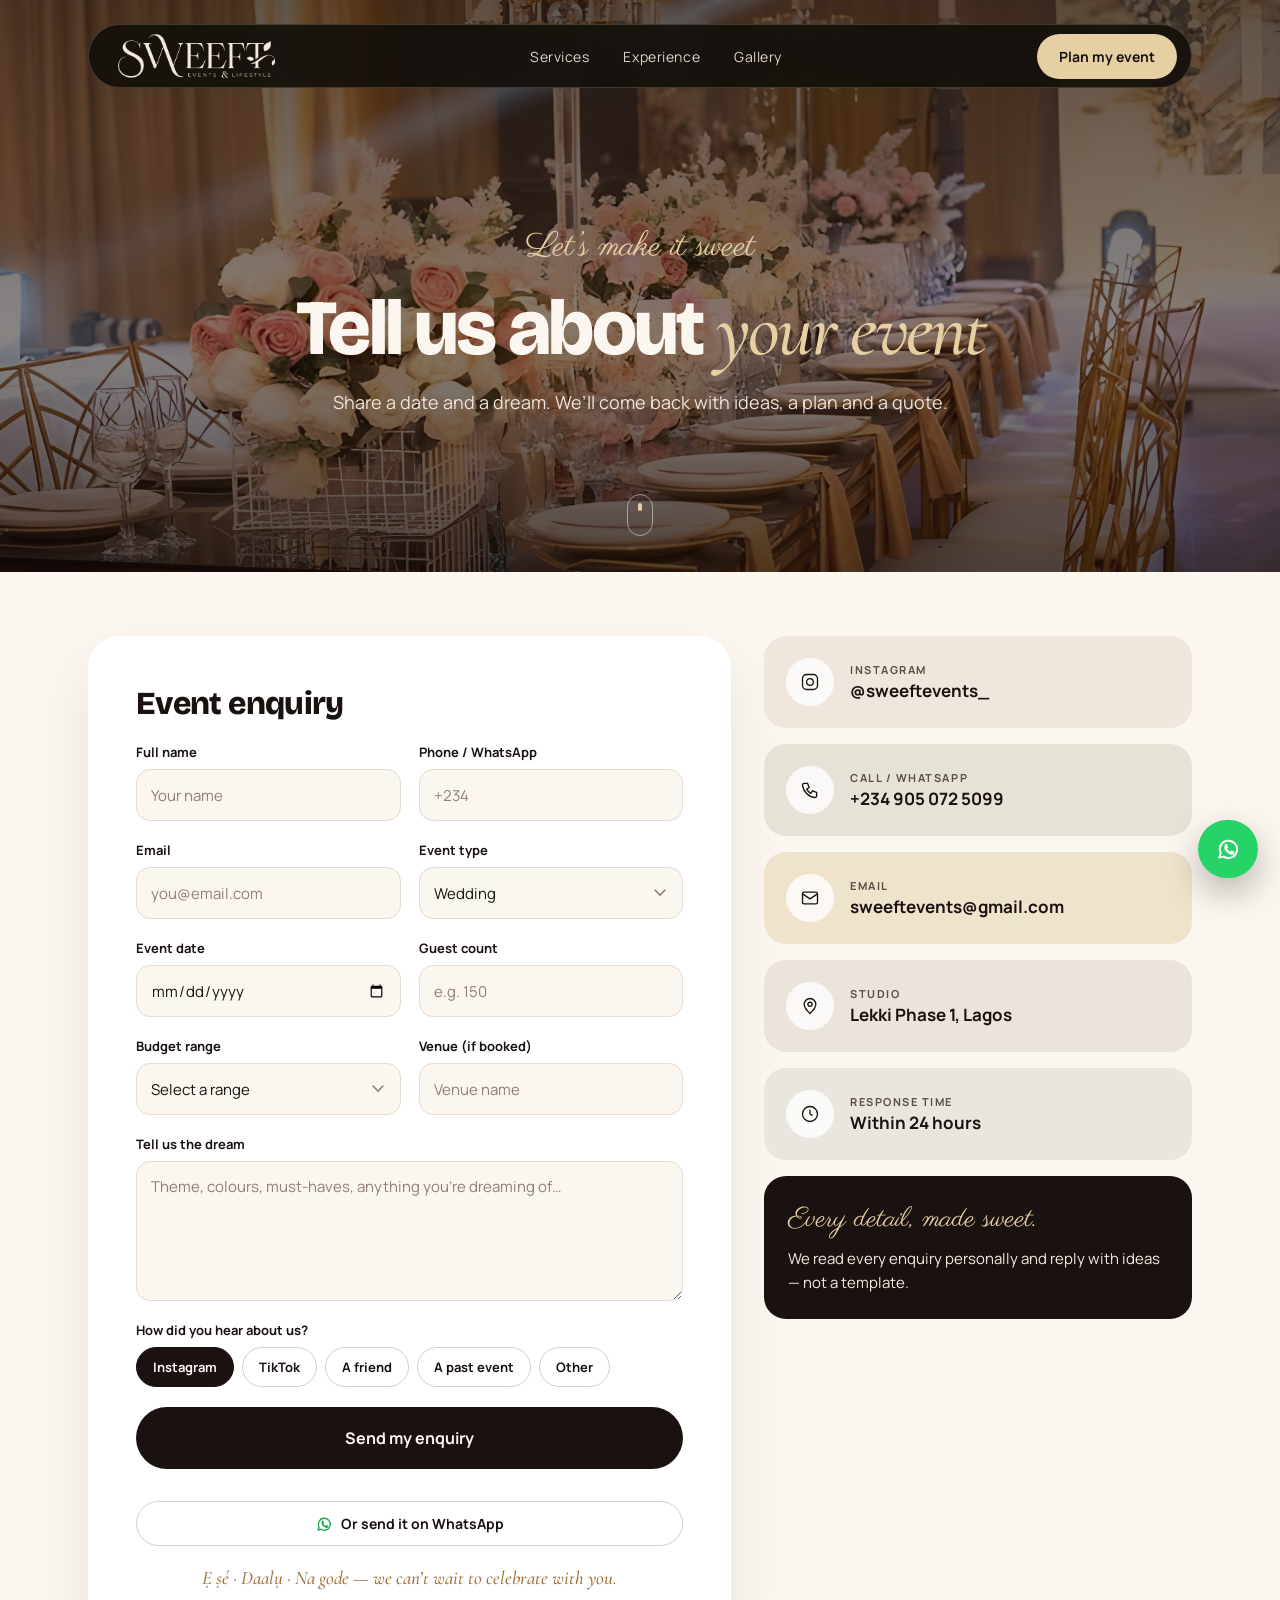
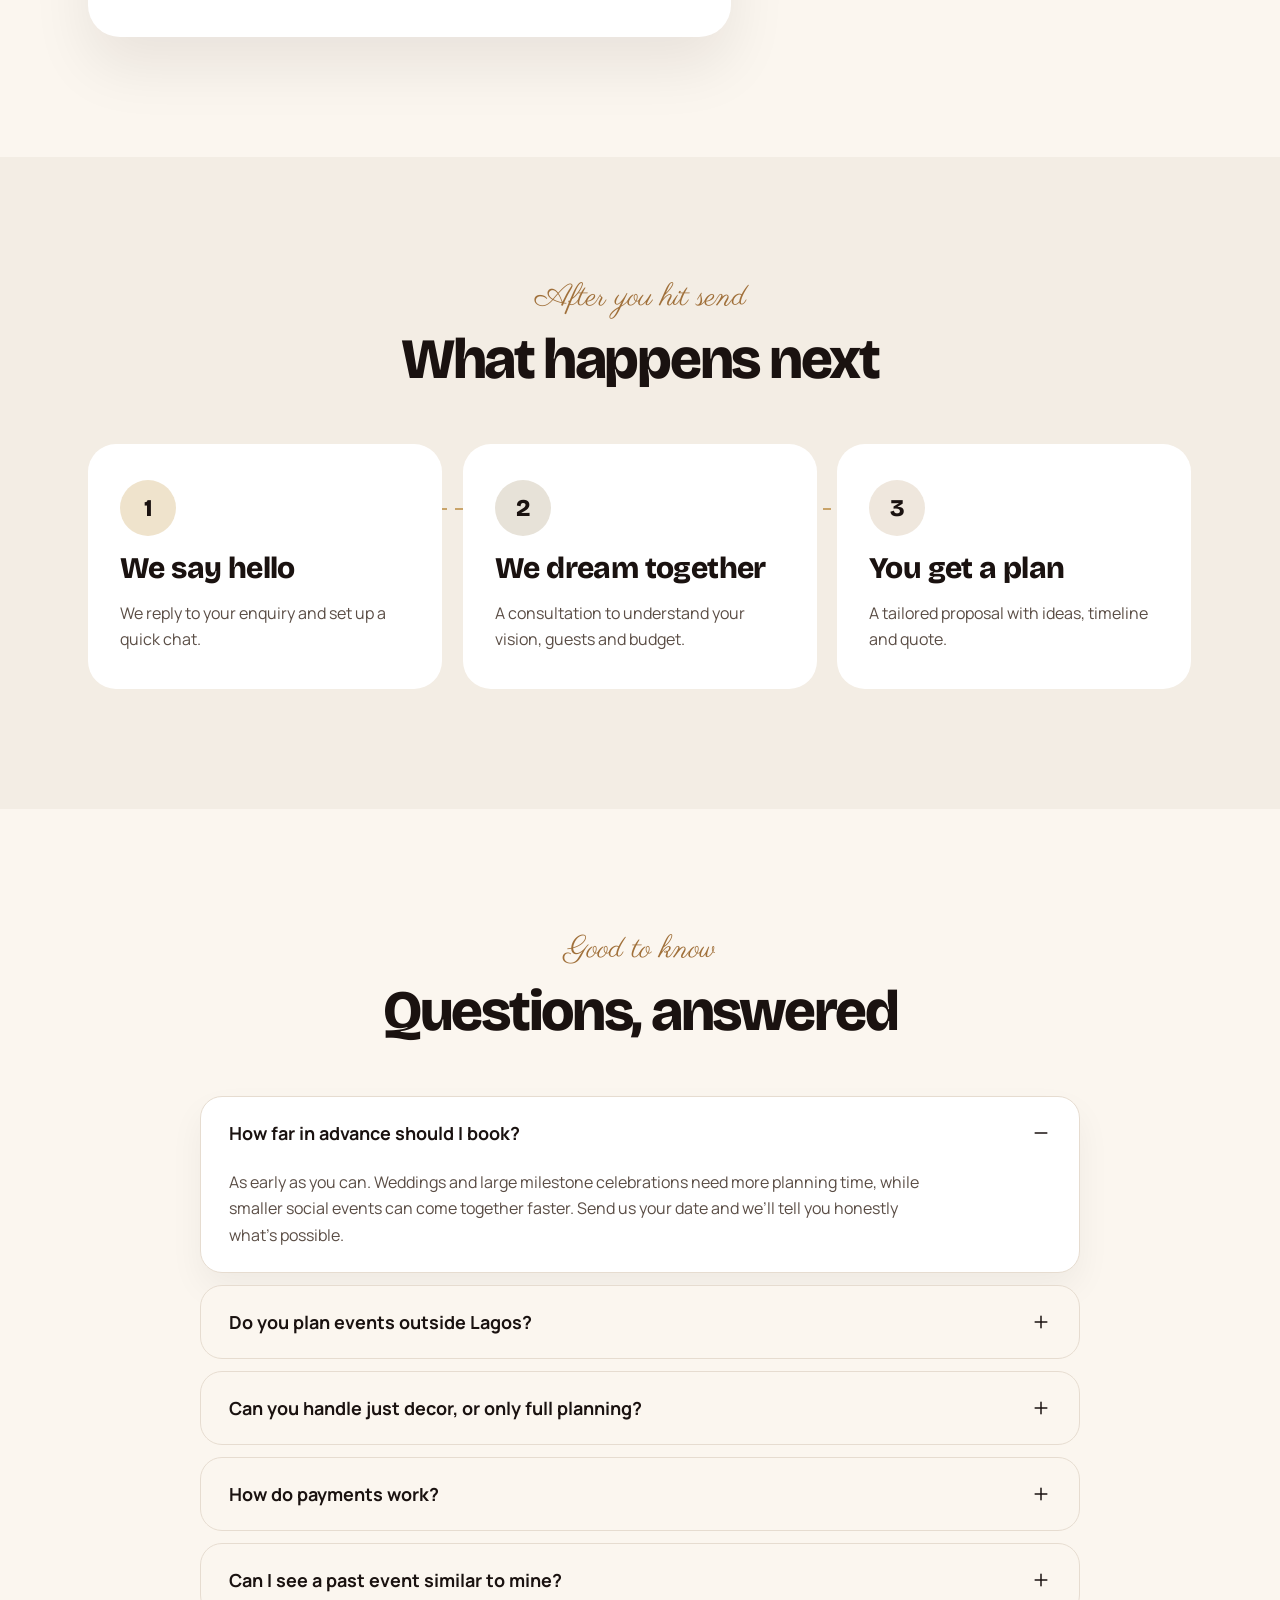
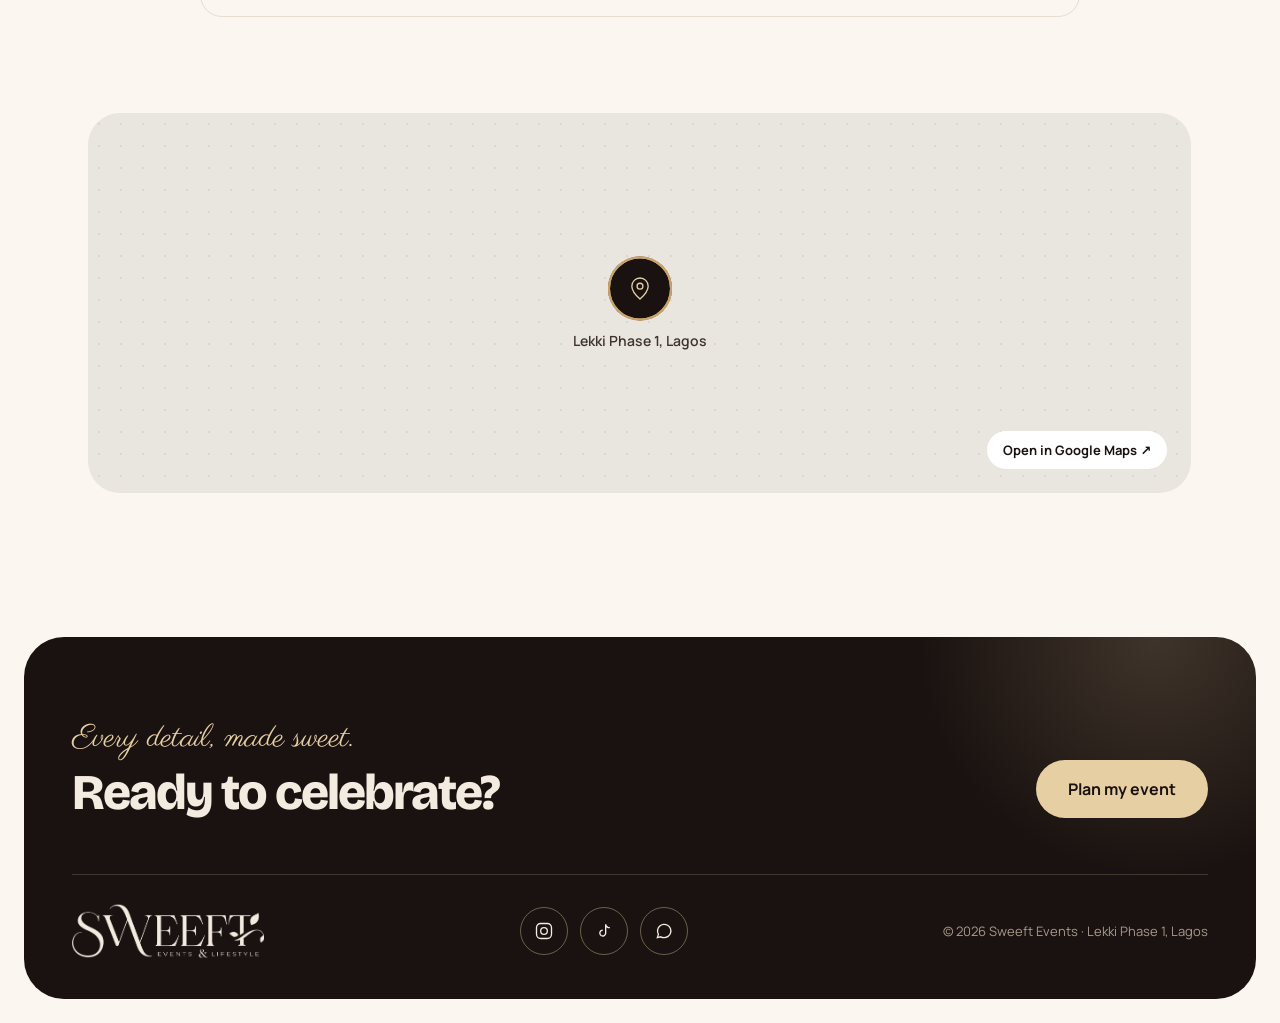
==== sweeft-events-aws/site/contact.html @ 555721bb "Sweeft Events static site + project docs" ====
<!DOCTYPE html>
<html lang="en">
<head>
  <meta charset="UTF-8" />
  <meta name="viewport" content="width=device-width, initial-scale=1" />
  <title>Contact — Sweeft Events</title>
  <meta name="description" content="Tell Sweeft Events about your event. Share a date and a dream — we’ll come back with ideas, a plan and a quote." />
  <link rel="preload" href="fonts/bricolage-grotesque-latin-standard-normal.woff2" as="font" type="font/woff2" crossorigin />
  <link rel="preload" href="fonts/manrope-latin-400-normal.woff2" as="font" type="font/woff2" crossorigin />
  <link rel="preload" href="fonts/manrope-latin-700-normal.woff2" as="font" type="font/woff2" crossorigin />
  <link rel="preload" href="fonts/cormorant-garamond-latin-500-italic.woff2" as="font" type="font/woff2" crossorigin />
  <link rel="preload" href="fonts/parisienne-latin-400-normal.woff2" as="font" type="font/woff2" crossorigin />
  <script>document.documentElement.classList.add("js")</script>
  <link rel="stylesheet" href="css/fonts.css" />
  <link rel="stylesheet" href="css/styles.css" />
  <link rel="stylesheet" href="css/inner.css" />
  <link rel="stylesheet" href="css/birthday.css" />
  <script src="js/birthday.js"></script>
</head>
<body data-page="contact">
  <div id="nav-root"></div>

  <main>
    <section class="page-hero short">
      <div class="page-hero-bg" data-parallax="-0.15"><img src="assets/hero-contact.jpg" alt="" /></div>
      <p class="script reveal">Let’s make it sweet</p>
      <h1 class="display split" data-split style="--d:.15s">Tell us about <em class="serif-i">your event</em></h1>
      <p class="sub reveal" style="--d:.5s">Share a date and a dream. We’ll come back with ideas, a plan and a quote.</p>
      <span class="scroll-cue" aria-hidden="true"></span>
    </section>

    <section class="form-info">
      <div class="wrap form-row">
        <form class="enquiry-lg reveal" data-enquiry novalidate>
          <h2>Event enquiry</h2>
          <div class="pair">
            <div class="field"><label for="c-name">Full name</label><input class="input" id="c-name" name="name" placeholder="Your name" required autocomplete="name" /></div>
            <div class="field"><label for="c-phone">Phone / WhatsApp</label><input class="input" id="c-phone" name="phone" placeholder="+234" required type="tel" autocomplete="tel" /></div>
          </div>
          <div class="pair">
            <div class="field"><label for="c-email">Email</label><input class="input" id="c-email" name="email" placeholder="you@email.com" type="email" autocomplete="email" /></div>
            <div class="field"><label for="c-type">Event type</label>
              <select class="input" id="c-type" name="type"><option>Wedding</option><option>Social event</option><option>Corporate event</option><option>Decor &amp; styling</option><option>Other</option></select>
            </div>
          </div>
          <div class="pair">
            <div class="field"><label for="c-date">Event date</label><input class="input" id="c-date" name="date" type="date" /></div>
            <div class="field"><label for="c-guests">Guest count</label><input class="input" id="c-guests" name="guests" placeholder="e.g. 150" inputmode="numeric" /></div>
          </div>
          <div class="pair">
            <div class="field"><label for="c-budget">Budget range</label>
              <select class="input" id="c-budget" name="budget">
                <option value="">Select a range</option>
                <option>Under ₦2m</option><option>₦2m – ₦5m</option><option>₦5m – ₦10m</option><option>₦10m – ₦20m</option><option>₦20m+</option><option>Not sure yet</option>
              </select>
            </div>
            <div class="field"><label for="c-venue">Venue (if booked)</label><input class="input" id="c-venue" name="venue" placeholder="Venue name" /></div>
          </div>
          <div class="field"><label for="c-dream">Tell us the dream</label><textarea class="input" id="c-dream" name="dream" placeholder="Theme, colours, must-haves, anything you’re dreaming of…"></textarea></div>
          <div class="field">
            <span class="label">How did you hear about us?</span>
            <div class="chips">
              <button type="button" class="is-active">Instagram</button><button type="button">TikTok</button><button type="button">A friend</button><button type="button">A past event</button><button type="button">Other</button>
            </div>
            <input type="hidden" name="heard" value="Instagram" />
          </div>
          <button class="btn btn-dark btn-block" type="submit">Send my enquiry</button>
          <p class="thanks serif-i">Ẹ ṣé · Daalụ · Na gode — we can’t wait to celebrate with you.</p>
        </form>

        <aside class="side">
          <a class="side-card reveal-r" style="background:var(--card-a);--d:.05s" href="https://www.instagram.com/sweeftevents_/" target="_blank" rel="noopener"><span class="side-ico"><img src="assets/c-ig.svg" alt="" /></span><span><small>INSTAGRAM</small><b>@sweeftevents_</b></span></a>
          <a class="side-card reveal-r" style="background:var(--card-e);--d:.12s" href="https://wa.me/2349050725099" target="_blank" rel="noopener"><span class="side-ico"><img src="assets/c-phone.svg" alt="" /></span><span><small>CALL / WHATSAPP</small><b>+234 905 072 5099</b></span></a>
          <a class="side-card reveal-r" style="background:var(--card-b);--d:.19s" href="mailto:sweeftevents@gmail.com"><span class="side-ico"><img src="assets/c-mail.svg" alt="" /></span><span><small>EMAIL</small><b>sweeftevents@gmail.com</b></span></a>
          <a class="side-card reveal-r" style="background:var(--card-d);--d:.26s" href="https://maps.google.com/?q=Lekki+Phase+1+Lagos" target="_blank" rel="noopener"><span class="side-ico"><img src="assets/c-pin.svg" alt="" /></span><span><small>STUDIO</small><b>Lekki Phase 1, Lagos</b></span></a>
          <div class="side-card reveal-r" style="background:var(--card-c);--d:.33s"><span class="side-ico"><img src="assets/c-clock.svg" alt="" /></span><span><small>RESPONSE TIME</small><b>Within 24 hours</b></span></div>
          <div class="sweet-note reveal-r" style="--d:.4s"><p class="script">Every detail, made sweet.</p><p>We read every enquiry personally and reply with ideas — not a template.</p></div>
        </aside>
      </div>
    </section>

    <section class="block next">
      <div class="sec-head">
        <p class="script reveal">After you hit send</p>
        <h2 class="display sec-title split" data-split>What happens next</h2>
      </div>
      <div class="wrap next-grid">
        <span class="next-line rv" aria-hidden="true"></span>
        <article class="ncard reveal"><span class="nnum" style="background:var(--card-b)">1</span><h3>We say hello</h3><p>We reply to your enquiry and set up a quick chat.</p></article>
        <article class="ncard reveal" style="--d:.15s"><span class="nnum" style="background:var(--card-e)">2</span><h3>We dream together</h3><p>A consultation to understand your vision, guests and budget.</p></article>
        <article class="ncard reveal" style="--d:.3s"><span class="nnum" style="background:var(--card-a)">3</span><h3>You get a plan</h3><p>A tailored proposal with ideas, timeline and quote.</p></article>
      </div>
    </section>

    <section class="block faq">
      <div class="sec-head">
        <p class="script reveal">Good to know</p>
        <h2 class="display sec-title split" data-split>Questions, answered</h2>
      </div>
      <div class="faq-list" data-faq>
        <div class="faq-item is-open reveal">
          <button class="faq-q" aria-expanded="true">How far in advance should I book?<span class="ic"><img class="plus" src="assets/faq-plus.svg" alt="" /><img class="minus" src="assets/faq-minus.svg" alt="" /></span></button>
          <div class="faq-a"><p>As early as you can. Weddings and large milestone celebrations need more planning time, while smaller social events can come together faster. Send us your date and we’ll tell you honestly what’s possible.</p></div>
        </div>
        <div class="faq-item reveal" style="--d:.06s">
          <button class="faq-q" aria-expanded="false">Do you plan events outside Lagos?<span class="ic"><img class="plus" src="assets/faq-plus.svg" alt="" /><img class="minus" src="assets/faq-minus.svg" alt="" /></span></button>
          <div class="faq-a"><p>We’re based in Lekki, Lagos, and we love a road trip. Tell us where your event is and we’ll talk through travel, logistics and what it takes to bring the Sweeft team to you.</p></div>
        </div>
        <div class="faq-item reveal" style="--d:.12s">
          <button class="faq-q" aria-expanded="false">Can you handle just decor, or only full planning?<span class="ic"><img class="plus" src="assets/faq-plus.svg" alt="" /><img class="minus" src="assets/faq-minus.svg" alt="" /></span></button>
          <div class="faq-a"><p>Both. Some clients want us end to end; others just need décor and styling, or day-of coordination. We’ll shape the package around what you actually need.</p></div>
        </div>
        <div class="faq-item reveal" style="--d:.18s">
          <button class="faq-q" aria-expanded="false">How do payments work?<span class="ic"><img class="plus" src="assets/faq-plus.svg" alt="" /><img class="minus" src="assets/faq-minus.svg" alt="" /></span></button>
          <div class="faq-a"><p>Your proposal comes with a clear quote and payment schedule — typically a deposit to secure your date, with the balance due before the event. Everything is agreed in writing up front, with no surprises.</p></div>
        </div>
        <div class="faq-item reveal" style="--d:.24s">
          <button class="faq-q" aria-expanded="false">Can I see a past event similar to mine?<span class="ic"><img class="plus" src="assets/faq-plus.svg" alt="" /><img class="minus" src="assets/faq-minus.svg" alt="" /></span></button>
          <div class="faq-a"><p>Of course. Browse our <a href="gallery.html" style="text-decoration:underline">gallery</a> and <a href="https://www.instagram.com/sweeftevents_/" target="_blank" rel="noopener" style="text-decoration:underline">Instagram</a>, or ask during your consultation and we’ll share examples closest to what you’re planning.</p></div>
        </div>
      </div>
    </section>

    <section class="wrap map-wrap">
      <a class="map reveal-scale" href="https://maps.google.com/?q=Lekki+Phase+1+Lagos" target="_blank" rel="noopener" aria-label="Open Lekki Phase 1, Lagos in Google Maps">
        <span class="map-pin"><span class="map-dot"><img src="assets/map-pin.svg" alt="" /></span><span>Lekki Phase 1, Lagos</span></span>
        <span class="map-open">Open in Google Maps ↗</span>
      </a>
    </section>
  </main>

  <div id="footer-root"></div>
  <script src="js/lenis.min.js"></script>
  <script src="js/config.js"></script>
  <script src="js/main.js"></script>
</body>
</html>
---- sweeft-events-aws/site/css/fonts.css ----
/* Self-hosted fonts (Fontsource, SIL Open Font License) */
/* manrope-vietnamese-400-normal */
@font-face {
  font-family: 'Manrope';
  font-style: normal;
  font-display: swap;
  font-weight: 400;
  src: url(../fonts/manrope-vietnamese-400-normal.woff2) format('woff2');
  unicode-range: U+0102-0103,U+0110-0111,U+0128-0129,U+0168-0169,U+01A0-01A1,U+01AF-01B0,U+0300-0301,U+0303-0304,U+0308-0309,U+0323,U+0329,U+1EA0-1EF9,U+20AB;
}

/* manrope-latin-ext-400-normal */
@font-face {
  font-family: 'Manrope';
  font-style: normal;
  font-display: swap;
  font-weight: 400;
  src: url(../fonts/manrope-latin-ext-400-normal.woff2) format('woff2');
  unicode-range: U+0100-02BA,U+02BD-02C5,U+02C7-02CC,U+02CE-02D7,U+02DD-02FF,U+0304,U+0308,U+0329,U+1D00-1DBF,U+1E00-1E9F,U+1EF2-1EFF,U+2020,U+20A0-20AB,U+20AD-20C0,U+2113,U+2C60-2C7F,U+A720-A7FF;
}

/* manrope-latin-400-normal */
@font-face {
  font-family: 'Manrope';
  font-style: normal;
  font-display: swap;
  font-weight: 400;
  src: url(../fonts/manrope-latin-400-normal.woff2) format('woff2');
  unicode-range: U+0000-00FF,U+0131,U+0152-0153,U+02BB-02BC,U+02C6,U+02DA,U+02DC,U+0304,U+0308,U+0329,U+2000-206F,U+20AC,U+2122,U+2191,U+2193,U+2212,U+2215,U+FEFF,U+FFFD;
}

/* manrope-vietnamese-600-normal */
@font-face {
  font-family: 'Manrope';
  font-style: normal;
  font-display: swap;
  font-weight: 600;
  src: url(../fonts/manrope-vietnamese-600-normal.woff2) format('woff2');
  unicode-range: U+0102-0103,U+0110-0111,U+0128-0129,U+0168-0169,U+01A0-01A1,U+01AF-01B0,U+0300-0301,U+0303-0304,U+0308-0309,U+0323,U+0329,U+1EA0-1EF9,U+20AB;
}

/* manrope-latin-ext-600-normal */
@font-face {
  font-family: 'Manrope';
  font-style: normal;
  font-display: swap;
  font-weight: 600;
  src: url(../fonts/manrope-latin-ext-600-normal.woff2) format('woff2');
  unicode-range: U+0100-02BA,U+02BD-02C5,U+02C7-02CC,U+02CE-02D7,U+02DD-02FF,U+0304,U+0308,U+0329,U+1D00-1DBF,U+1E00-1E9F,U+1EF2-1EFF,U+2020,U+20A0-20AB,U+20AD-20C0,U+2113,U+2C60-2C7F,U+A720-A7FF;
}

/* manrope-latin-600-normal */
@font-face {
  font-family: 'Manrope';
  font-style: normal;
  font-display: swap;
  font-weight: 600;
  src: url(../fonts/manrope-latin-600-normal.woff2) format('woff2');
  unicode-range: U+0000-00FF,U+0131,U+0152-0153,U+02BB-02BC,U+02C6,U+02DA,U+02DC,U+0304,U+0308,U+0329,U+2000-206F,U+20AC,U+2122,U+2191,U+2193,U+2212,U+2215,U+FEFF,U+FFFD;
}

/* manrope-vietnamese-700-normal */
@font-face {
  font-family: 'Manrope';
  font-style: normal;
  font-display: swap;
  font-weight: 700;
  src: url(../fonts/manrope-vietnamese-700-normal.woff2) format('woff2');
  unicode-range: U+0102-0103,U+0110-0111,U+0128-0129,U+0168-0169,U+01A0-01A1,U+01AF-01B0,U+0300-0301,U+0303-0304,U+0308-0309,U+0323,U+0329,U+1EA0-1EF9,U+20AB;
}

/* manrope-latin-ext-700-normal */
@font-face {
  font-family: 'Manrope';
  font-style: normal;
  font-display: swap;
  font-weight: 700;
  src: url(../fonts/manrope-latin-ext-700-normal.woff2) format('woff2');
  unicode-range: U+0100-02BA,U+02BD-02C5,U+02C7-02CC,U+02CE-02D7,U+02DD-02FF,U+0304,U+0308,U+0329,U+1D00-1DBF,U+1E00-1E9F,U+1EF2-1EFF,U+2020,U+20A0-20AB,U+20AD-20C0,U+2113,U+2C60-2C7F,U+A720-A7FF;
}

/* manrope-latin-700-normal */
@font-face {
  font-family: 'Manrope';
  font-style: normal;
  font-display: swap;
  font-weight: 700;
  src: url(../fonts/manrope-latin-700-normal.woff2) format('woff2');
  unicode-range: U+0000-00FF,U+0131,U+0152-0153,U+02BB-02BC,U+02C6,U+02DA,U+02DC,U+0304,U+0308,U+0329,U+2000-206F,U+20AC,U+2122,U+2191,U+2193,U+2212,U+2215,U+FEFF,U+FFFD;
}

/* parisienne-latin-ext-400-normal */
@font-face {
  font-family: 'Parisienne';
  font-style: normal;
  font-display: swap;
  font-weight: 400;
  src: url(../fonts/parisienne-latin-ext-400-normal.woff2) format('woff2');
  unicode-range: U+0100-02BA,U+02BD-02C5,U+02C7-02CC,U+02CE-02D7,U+02DD-02FF,U+0304,U+0308,U+0329,U+1D00-1DBF,U+1E00-1E9F,U+1EF2-1EFF,U+2020,U+20A0-20AB,U+20AD-20C0,U+2113,U+2C60-2C7F,U+A720-A7FF;
}

/* parisienne-latin-400-normal */
@font-face {
  font-family: 'Parisienne';
  font-style: normal;
  font-display: swap;
  font-weight: 400;
  src: url(../fonts/parisienne-latin-400-normal.woff2) format('woff2');
  unicode-range: U+0000-00FF,U+0131,U+0152-0153,U+02BB-02BC,U+02C6,U+02DA,U+02DC,U+0304,U+0308,U+0329,U+2000-206F,U+20AC,U+2122,U+2191,U+2193,U+2212,U+2215,U+FEFF,U+FFFD;
}

/* cormorant-garamond-vietnamese-500-italic */
@font-face {
  font-family: 'Cormorant Garamond';
  font-style: italic;
  font-display: swap;
  font-weight: 500;
  src: url(../fonts/cormorant-garamond-vietnamese-500-italic.woff2) format('woff2');
  unicode-range: U+0102-0103,U+0110-0111,U+0128-0129,U+0168-0169,U+01A0-01A1,U+01AF-01B0,U+0300-0301,U+0303-0304,U+0308-0309,U+0323,U+0329,U+1EA0-1EF9,U+20AB;
}

/* cormorant-garamond-latin-ext-500-italic */
@font-face {
  font-family: 'Cormorant Garamond';
  font-style: italic;
  font-display: swap;
  font-weight: 500;
  src: url(../fonts/cormorant-garamond-latin-ext-500-italic.woff2) format('woff2');
  unicode-range: U+0100-02BA,U+02BD-02C5,U+02C7-02CC,U+02CE-02D7,U+02DD-02FF,U+0304,U+0308,U+0329,U+1D00-1DBF,U+1E00-1E9F,U+1EF2-1EFF,U+2020,U+20A0-20AB,U+20AD-20C0,U+2113,U+2C60-2C7F,U+A720-A7FF;
}

/* cormorant-garamond-latin-500-italic */
@font-face {
  font-family: 'Cormorant Garamond';
  font-style: italic;
  font-display: swap;
  font-weight: 500;
  src: url(../fonts/cormorant-garamond-latin-500-italic.woff2) format('woff2');
  unicode-range: U+0000-00FF,U+0131,U+0152-0153,U+02BB-02BC,U+02C6,U+02DA,U+02DC,U+0304,U+0308,U+0329,U+2000-206F,U+20AC,U+2122,U+2191,U+2193,U+2212,U+2215,U+FEFF,U+FFFD;
}

/* bricolage-grotesque-vietnamese-standard-normal */
@font-face {
  font-family: 'Bricolage Grotesque';
  font-style: normal;
  font-display: swap;
  font-weight: 200 800;
  font-stretch: 75% 100%;
  src: url(../fonts/bricolage-grotesque-vietnamese-standard-normal.woff2) format('woff2-variations');
  unicode-range: U+0102-0103,U+0110-0111,U+0128-0129,U+0168-0169,U+01A0-01A1,U+01AF-01B0,U+0300-0301,U+0303-0304,U+0308-0309,U+0323,U+0329,U+1EA0-1EF9,U+20AB;
}

/* bricolage-grotesque-latin-ext-standard-normal */
@font-face {
  font-family: 'Bricolage Grotesque';
  font-style: normal;
  font-display: swap;
  font-weight: 200 800;
  font-stretch: 75% 100%;
  src: url(../fonts/bricolage-grotesque-latin-ext-standard-normal.woff2) format('woff2-variations');
  unicode-range: U+0100-02BA,U+02BD-02C5,U+02C7-02CC,U+02CE-02D7,U+02DD-02FF,U+0304,U+0308,U+0329,U+1D00-1DBF,U+1E00-1E9F,U+1EF2-1EFF,U+2020,U+20A0-20AB,U+20AD-20C0,U+2113,U+2C60-2C7F,U+A720-A7FF;
}

/* bricolage-grotesque-latin-standard-normal */
@font-face {
  font-family: 'Bricolage Grotesque';
  font-style: normal;
  font-display: swap;
  font-weight: 200 800;
  font-stretch: 75% 100%;
  src: url(../fonts/bricolage-grotesque-latin-standard-normal.woff2) format('woff2-variations');
  unicode-range: U+0000-00FF,U+0131,U+0152-0153,U+02BB-02BC,U+02C6,U+02DA,U+02DC,U+0304,U+0308,U+0329,U+2000-206F,U+20AC,U+2122,U+2191,U+2193,U+2212,U+2215,U+FEFF,U+FFFD;
}
---- sweeft-events-aws/site/css/styles.css ----
/* =========================================================
   Sweeft Events — shared styles
   Built from Figma "Tech-Consultant" › Page 5
   ========================================================= */

:root {
  --ink: #1a1210;
  --ink-2: #2a201b;
  --ink-3: #3e332d;
  --muted: #5a4d45;
  --muted-2: #7a6a5e;
  --muted-3: #8f8076;
  --gold: #a0703a;
  --gold-2: #c9a46a;
  --sand: #e6cfa3;
  --cream: #fbf6ef;
  --cream-2: #f3ede4;
  --cream-3: #f3eae0;
  --line: #e6dcd0;
  --line-2: #d8ccbf;
  --card-a: #efe7dd;
  --card-b: #efe3cc;
  --card-c: #e9e5df;
  --card-d: #eae4dc;
  --card-e: #e7e2d8;
  --card-f: #ede1d2;

  --f-display: "Bricolage Grotesque", system-ui, sans-serif;
  --f-body: "Manrope", system-ui, sans-serif;
  --f-serif: "Cormorant Garamond", Georgia, serif;
  --f-script: "Parisienne", cursive;

  --wrap: 1240px;
  --pad: clamp(20px, 6.9vw, 100px);
  --ease: cubic-bezier(.22, 1, .36, 1);
  --ease-spring: cubic-bezier(.34, 1.56, .64, 1);
}

*, *::before, *::after { box-sizing: border-box; }
html { scroll-behavior: smooth; }
html.lenis, html.lenis body { height: auto; scroll-behavior: auto; }
.lenis.lenis-stopped { overflow: clip; }
.lenis.lenis-smooth iframe { pointer-events: none; }
body {
  margin: 0;
  background: var(--cream);
  color: var(--ink);
  font-family: var(--f-body);
  -webkit-font-smoothing: antialiased;
  overflow-x: hidden;
}
img, video { display: block; max-width: 100%; }
a { color: inherit; text-decoration: none; }
button { font: inherit; color: inherit; background: none; border: 0; cursor: pointer; }
p { margin: 0; }
h1, h2, h3, h4 { margin: 0; font-weight: inherit; }

.wrap { width: min(var(--wrap), 100% - 2 * var(--pad)); margin-inline: auto; }
.display { font-family: var(--f-display); font-weight: 800; font-optical-sizing: auto; }
.script { font-family: var(--f-script); color: var(--gold); font-weight: 400; }
.serif-i { font-family: var(--f-serif); font-style: italic; font-weight: 500; }
.gold { color: var(--gold); }

/* Photos: warm placeholder while loading / if missing */
.ph { background: linear-gradient(135deg, #e9dccb, #d9c4a8); overflow: hidden; position: relative; }
.ph > img { width: 100%; height: 100%; object-fit: cover; transition: opacity .8s ease, transform 1.2s var(--ease); }
.ph > img.is-loading { opacity: 0; }

/* ---------- Section headings ---------- */
.sec-head { display: flex; flex-direction: column; align-items: center; text-align: center; gap: 12px; }
.sec-head .script { font-size: clamp(26px, 2.4vw, 34px); }
.sec-title { font-size: clamp(38px, 4.45vw, 64px); line-height: 1; letter-spacing: -0.04em; }

/* ---------- Buttons ---------- */
.btn {
  display: inline-flex; align-items: center; justify-content: center; gap: 10px;
  padding: 16px 28px; border-radius: 999px; font-weight: 700; font-size: 16px;
  white-space: nowrap; position: relative; overflow: hidden; isolation: isolate;
  transition: transform .4s var(--ease), box-shadow .4s var(--ease), background-color .3s, color .3s;
}
.btn::after {
  content: ""; position: absolute; inset: 0; z-index: -1; border-radius: inherit;
  transform: translateY(101%); transition: transform .45s var(--ease);
}
.btn:hover { transform: translateY(-2px); }
.btn:hover::after { transform: translateY(0); }
.btn:active { transform: translateY(0) scale(.98); }
.btn-dark { background: var(--ink); color: var(--cream); }
.btn-dark::after { background: var(--gold); }
.btn-dark:hover { box-shadow: 0 14px 30px rgba(26,18,16,.22); }
.btn-outline { border: 1.5px solid var(--ink); color: var(--ink); }
.btn-outline::after { background: var(--ink); }
.btn-outline:hover { color: var(--cream); }
.btn-sand { background: var(--sand); color: var(--ink); }
.btn-sand::after { background: var(--cream); }
.btn-block { width: 100%; padding: 18px 24px; font-size: 15px; }
.btn svg { width: 18px; height: 18px; flex: none; }

/* ---------- Nav ---------- */
.nav-shell {
  position: fixed; inset: 24px 0 auto; z-index: 50; pointer-events: none;
  transform: translate3d(0,0,0); will-change: transform; transition: transform .6s var(--ease);
}
.nav-shell.is-scrolled { transform: translate3d(0,-10px,0); }
.nav {
  pointer-events: auto; height: 64px; display: flex; align-items: center; justify-content: space-between;
  padding: 10px 14px 10px 28px; border-radius: 999px;
  background: rgba(20,16,13,.92); border: 1px solid rgba(230,207,163,.22);
  backdrop-filter: blur(14px); -webkit-backdrop-filter: blur(14px);
  box-shadow: 0 10px 40px rgba(26,18,16,.0); transition: box-shadow .4s;
}
.nav-shell.is-scrolled .nav { box-shadow: 0 14px 40px rgba(26,18,16,.25); }
.nav-logo { width: 158px; height: 46px; flex: none; display: block; }
.logo { display: block; width: 100%; height: 100%; object-fit: contain; }
.nav-links { display: flex; gap: 34px; font-size: 14px; letter-spacing: .04em; color: var(--cream-3); }
.nav-links a { position: relative; padding: 6px 0; opacity: .9; transition: opacity .3s, color .3s; }
.nav-links a::after {
  content: ""; position: absolute; left: 0; right: 0; bottom: 0; height: 1px; background: var(--sand);
  transform: scaleX(0); transform-origin: right; transition: transform .45s var(--ease);
}
.nav-links a:hover, .nav-links a.is-active { opacity: 1; color: var(--sand); }
.nav-links a:hover::after, .nav-links a.is-active::after { transform: scaleX(1); transform-origin: left; }
.nav-right { display: flex; align-items: center; gap: 14px; }
.nav .btn { padding: 13px 22px; font-size: 14px; }
.nav-burger { display: none; width: 44px; height: 44px; border-radius: 50%; background: var(--sand); place-items: center; }
.nav-burger span { display: block; width: 18px; height: 2px; background: var(--ink); position: relative; transition: transform .3s; }
.nav-burger span::before, .nav-burger span::after {
  content: ""; position: absolute; left: 0; width: 18px; height: 2px; background: var(--ink); transition: transform .3s, top .3s;
}
.nav-burger span::before { top: -6px; }
.nav-burger span::after { top: 6px; }
.nav-open .nav-burger span { background: transparent; }
.nav-open .nav-burger span::before { top: 0; transform: rotate(45deg); }
.nav-open .nav-burger span::after { top: 0; transform: rotate(-45deg); }

.mobile-menu {
  position: fixed; inset: 0; z-index: 45; background: var(--ink); color: var(--cream-3);
  display: flex; flex-direction: column; justify-content: center; gap: 18px; padding: 120px 32px 40px;
  clip-path: circle(0% at calc(100% - 52px) 56px); transition: clip-path .7s var(--ease);
}
.nav-open .mobile-menu { clip-path: circle(150% at calc(100% - 52px) 56px); }
.mobile-menu a { font-family: var(--f-display); font-weight: 800; font-size: 44px; letter-spacing: -.03em;
  opacity: 0; transform: translateY(20px); transition: opacity .5s, transform .5s var(--ease); }
.nav-open .mobile-menu a { opacity: 1; transform: none; }
.nav-open .mobile-menu a:nth-child(2) { transition-delay: .05s; }
.nav-open .mobile-menu a:nth-child(3) { transition-delay: .1s; }
.nav-open .mobile-menu a:nth-child(4) { transition-delay: .15s; }
.nav-open .mobile-menu a:nth-child(5) { transition-delay: .2s; }
.mobile-menu .script { color: var(--sand); font-size: 28px; margin-top: 24px; }
.mobile-menu a.mm-cta { font-family: var(--f-body); font-size: 17px; font-weight: 700; letter-spacing: 0; align-self: flex-start; margin-top: 18px; padding: 16px 28px; color: var(--ink); transition-delay: .2s; }
@media (max-width: 760px) { .mobile-menu a { font-size: 38px; } }

/* ---------- Reveal on scroll ---------- */
/* Reveal animations — soft fade + small lift, GPU-only properties so nothing jumps */
:root { --ease-soft: cubic-bezier(.16, 1, .3, 1); }
.reveal, .reveal-l, .reveal-r, .reveal-scale { will-change: opacity, transform; backface-visibility: hidden; }
.reveal { opacity: 0; transform: translate3d(0, 26px, 0); transition: opacity 1.1s var(--ease-soft), transform 1.3s var(--ease-soft); transition-delay: var(--d, 0s); }
.reveal.in { opacity: 1; transform: none; }
.reveal-l { opacity: 0; transform: translate3d(-40px, 0, 0) rotate(var(--r, 0deg)); transition: opacity 1.1s var(--ease-soft), transform 1.4s var(--ease-soft); transition-delay: var(--d, 0s); }
.reveal-r { opacity: 0; transform: translate3d(40px, 0, 0) rotate(var(--r, 0deg)); transition: opacity 1.1s var(--ease-soft), transform 1.4s var(--ease-soft); transition-delay: var(--d, 0s); }
.reveal-l.in, .reveal-r.in { opacity: 1; transform: rotate(var(--r, 0deg)); }
.reveal-scale { opacity: 0; transform: scale(.96); transition: opacity 1.1s var(--ease-soft), transform 1.4s var(--ease-soft); transition-delay: var(--d, 0s); }
.reveal-scale.in { opacity: 1; transform: none; }

/* Headline words: each word fades up gently (no clipping, so letters never snap) */
html.js:not(.anim-ready) [data-split] { opacity: 0; }
.split .w { display: inline-block; }
.split .w > span, .split .w > .w-inner { display: inline-block; opacity: 0; transform: translate3d(0, .38em, 0); will-change: opacity, transform;
  transition: opacity .9s var(--ease-soft), transform 1.1s var(--ease-soft); transition-delay: calc(var(--i) * 45ms + var(--d, 0s)); }
.split.in .w > span, .split.in .w > .w-inner { opacity: 1; transform: none; }

/* ---------- Footer ---------- */
.site-footer { padding: 24px; }
.footer-card {
  background: var(--ink); border-radius: 40px; padding: 80px 48px 40px; display: flex; flex-direction: column; gap: 56px;
  position: relative; overflow: hidden;
}
.footer-card::before {
  content: ""; position: absolute; width: 520px; height: 520px; right: -160px; top: -260px; border-radius: 50%;
  background: radial-gradient(circle, rgba(230,207,163,.18), transparent 65%); pointer-events: none;
  animation: glow 9s ease-in-out infinite alternate;
}
@keyframes glow { to { transform: translate(-120px, 80px) scale(1.2); } }
.footer-cta { display: flex; justify-content: space-between; align-items: flex-end; gap: 24px; flex-wrap: wrap; }
.footer-cta .script { color: var(--sand); font-size: 32px; }
.footer-cta .display { color: var(--cream-3); font-size: clamp(40px, 3.9vw, 56px); letter-spacing: -.04em; line-height: 1; margin-top: 8px; }
.footer-cta .btn { padding: 18px 32px; }
.footer-bottom {
  border-top: 1px solid rgba(230,207,163,.2); padding-top: 28px;
  display: flex; align-items: center; justify-content: space-between; gap: 20px; flex-wrap: wrap;
}
.footer-bottom .logo { width: 192px; height: 56px; }
.socials { display: flex; gap: 12px; }
.socials a {
  width: 48px; height: 48px; border-radius: 50%; border: 1px solid rgba(230,207,163,.4);
  display: grid; place-items: center; color: var(--cream-3);
  transition: background .3s, color .3s, transform .4s var(--ease-spring), border-color .3s;
}
.socials a:hover { background: var(--sand); color: var(--ink); border-color: var(--sand); transform: translateY(-4px) rotate(-8deg); }
.socials svg { width: 20px; height: 20px; }
.footer-bottom small { color: #a8998c; font-size: 13px; }

/* ---------- Toast ---------- */
.toast {
  position: fixed; left: 50%; bottom: 28px; z-index: 80; transform: translate(-50%, 140%);
  background: var(--ink); color: var(--cream); padding: 14px 22px; border-radius: 999px; font-weight: 600; font-size: 14px;
  box-shadow: 0 20px 40px rgba(26,18,16,.25); transition: transform .6s var(--ease-spring), opacity .3s, visibility .6s; max-width: calc(100% - 32px); text-align: center;
  opacity: 0; visibility: hidden; transform: translate(-50%, calc(100% + 60px));
}
.toast.show { transform: translate(-50%, 0); opacity: 1; visibility: visible; }

/* ---------- Page hero (inner pages) ---------- */
.page-hero { padding: 168px var(--pad) 80px; text-align: center; position: relative; overflow: hidden; }

/* ---------- Form controls (shared) ---------- */
.field { display: flex; flex-direction: column; gap: 8px; min-width: 0; }
.field label, .field .label { font-weight: 700; font-size: 13px; }
.input {
  width: 100%; height: 50px; border-radius: 14px; border: 1.5px solid var(--line); background: var(--cream);
  padding: 0 14px; font: inherit; font-size: 15px; color: var(--ink); outline: none; appearance: none;
  transition: border-color .3s, box-shadow .3s, background-color .3s;
}
.input::placeholder { color: var(--muted-3); }
.input:focus { border-color: var(--gold-2); box-shadow: 0 0 0 4px rgba(201,164,106,.18); background: #fff; }
textarea.input { height: 120px; padding: 14px; resize: vertical; }
select.input {
  background-image: url("data:image/svg+xml,%3Csvg xmlns='http://www.w3.org/2000/svg' width='12' height='8' viewBox='0 0 12 8'%3E%3Cpath d='M1 1l5 5 5-5' stroke='%238f8076' stroke-width='1.6' fill='none' stroke-linecap='round'/%3E%3C/svg%3E");
  background-repeat: no-repeat; background-position: right 16px center; padding-right: 40px; cursor: pointer;
}
.input.invalid { border-color: #c4643f; box-shadow: 0 0 0 4px rgba(196,100,63,.12); animation: shake .4s; }
@keyframes shake { 25% { transform: translateX(-4px); } 75% { transform: translateX(4px); } }

/* Lightbox */
.lightbox {
  position: fixed; inset: 0; z-index: 90; background: rgba(18,12,10,.92); display: grid; place-items: center; padding: 40px;
  opacity: 0; pointer-events: none; transition: opacity .4s var(--ease);
}
.lightbox.open { opacity: 1; pointer-events: auto; }
.lightbox figure { margin: 0; max-width: min(1000px, 100%); max-height: 100%; display: flex; flex-direction: column; gap: 14px; align-items: center;
  transform: scale(.92) translateY(20px); transition: transform .5s var(--ease-spring); }
.lightbox.open figure { transform: none; }
.lightbox img { max-height: 78vh; width: auto; border-radius: 20px; box-shadow: 0 30px 80px rgba(0,0,0,.5); }
.lightbox figcaption { color: var(--cream); font-weight: 700; display: flex; gap: 12px; align-items: center; }
.lightbox figcaption small { color: var(--sand); letter-spacing: .14em; font-size: 11px; }
.lb-btn { position: absolute; width: 52px; height: 52px; border-radius: 50%; background: rgba(251,246,239,.12); color: var(--cream); font-size: 22px; display: grid; place-items: center; transition: background-color .3s, scale .3s var(--ease-spring); }
.lb-btn:hover { background: var(--sand); color: var(--ink); scale: 1.08; }
.lb-close { top: 24px; right: 24px; }
.lb-prev { left: 24px; top: 50%; translate: 0 -50%; }
.lb-next { right: 24px; top: 50%; translate: 0 -50%; }
.tile { cursor: zoom-in; }

/* ---------- Responsive ---------- */
@media (max-width: 900px) {
  .nav-links { display: none; }
  .nav-burger { display: grid; }
}
@media (max-width: 560px) {
  .nav .btn { display: none; }
}
@media (max-width: 760px) {
  .nav-shell { inset-block-start: 14px; }
  .nav-shell.is-scrolled { transform: translate3d(0,-4px,0); }
  .nav { padding-left: 20px; }
  .nav-logo { width: 120px; height: 36px; }
  .footer-card { padding: 56px 24px 32px; border-radius: 28px; }
  .site-footer { padding: 12px; }
  .footer-bottom { flex-direction: column; align-items: flex-start; }
  .lb-prev, .lb-next { top: auto; bottom: 24px; translate: none; }
}

@media (prefers-reduced-motion: reduce) {
  *, *::before, *::after { animation-duration: .01ms !important; animation-iteration-count: 1 !important; transition-duration: .01ms !important; scroll-behavior: auto !important; }
  .reveal, .reveal-l, .reveal-r, .reveal-scale { opacity: 1; transform: none; }
  .split .w > span, .split .w > .w-inner { transform: none; opacity: 1; }
  html.js:not(.anim-ready) [data-split] { opacity: 1; }
  .band-track { animation: none; }
}

/* ---------- Floating WhatsApp button ---------- */
.wa-float {
  position: fixed; right: 22px; bottom: 22px; z-index: 70; height: 58px; min-width: 58px; padding: 0 17px;
  display: inline-flex; align-items: center; gap: 0; border-radius: 999px; background: #25d366; color: #fff;
  font-weight: 700; font-size: 15px; box-shadow: 0 14px 34px rgba(18,12,10,.28), 0 0 0 0 rgba(37,211,102,.5);
  animation: waPulse 2.6s ease-out 2s infinite; transition: gap .4s var(--ease), transform .4s var(--ease-spring);
}
.wa-float svg { width: 26px; height: 26px; flex: none; }
.wa-float .wa-label { max-width: 0; overflow: hidden; white-space: nowrap; transition: max-width .5s var(--ease); }
.wa-float:hover { gap: 10px; transform: translateY(-3px); }
.wa-float:hover .wa-label { max-width: 140px; }
@keyframes waPulse { 0% { box-shadow: 0 14px 34px rgba(18,12,10,.28), 0 0 0 0 rgba(37,211,102,.55); } 70%,100% { box-shadow: 0 14px 34px rgba(18,12,10,.28), 0 0 0 18px rgba(37,211,102,0); } }
html.bday-open .wa-float, html.bday-pending .wa-float { display: none; }
@media (max-width: 640px) { .wa-float { right: 16px; bottom: 16px; height: 54px; min-width: 54px; padding: 0 14px; } }

/* "Or send it on WhatsApp" under enquiry forms */
.wa-alt { display: flex; align-items: center; justify-content: center; gap: 8px; width: 100%; margin-top: 12px; padding: 12px;
  border-radius: 999px; border: 1.5px solid var(--line-2); background: transparent; font: inherit; font-weight: 700; font-size: 14px; color: var(--ink);
  cursor: pointer; transition: background-color .3s, border-color .3s, color .3s; }
.wa-alt svg { width: 18px; height: 18px; color: #1faa52; }
.wa-alt:hover { background: #25d366; border-color: #25d366; color: #fff; }
.wa-alt:hover svg { color: #fff; }
[data-enquiry] button[type=submit]:disabled { opacity: .7; cursor: progress; }
[data-enquiry] { position: relative; }

/* ---------- On-site video player ---------- */
.vplayer {
  position: fixed; inset: 0; z-index: 95; background: rgba(18,12,10,.94); display: flex; flex-direction: column; align-items: center; justify-content: center; gap: 16px; padding: 70px 20px 30px;
  opacity: 0; pointer-events: none; transition: opacity .4s var(--ease);
}
.vplayer.open { opacity: 1; pointer-events: auto; }
.vp-stage { position: relative; height: min(78vh, 760px); aspect-ratio: 9 / 16; max-width: 100%; border-radius: 22px; overflow: hidden; background: #000;
  box-shadow: 0 30px 80px rgba(0,0,0,.5); transform: scale(.92) translateY(20px); transition: transform .5s var(--ease-spring); }
.vplayer.open .vp-stage { transform: none; }
.vp-stage video, .vp-stage img { width: 100%; height: 100%; object-fit: contain; display: block; background: #000; }
.vp-stage.is-ig { background: #fff; aspect-ratio: 9 / 15.5; }
.vp-stage iframe { width: 100%; height: 100%; border: 0; display: block; }
.vp-stage.is-empty img { object-fit: cover; filter: brightness(.45); }
.vp-soon { position: absolute; inset: 0; display: grid; place-content: center; text-align: center; color: var(--cream); padding: 24px; gap: 6px; }
.vp-soon .script { color: var(--sand); font-size: 40px; }
.vp-title { color: var(--cream); font-weight: 700; margin: 0; text-align: center; }
[data-video] { cursor: pointer; }
---- sweeft-events-aws/site/css/inner.css ----
/* =========================================================
   Inner pages: Services, Experience, Gallery, Contact
   ========================================================= */

/* ---------- Photo page hero ---------- */
.page-hero {
  min-height: 600px; padding: 220px var(--pad) 150px; display: flex; flex-direction: column; align-items: center; justify-content: center;
  gap: 20px; color: var(--cream); isolation: isolate;
}
.page-hero.short { min-height: 572px; }
.page-hero-bg { position: absolute; inset: -60px 0; z-index: -1; overflow: hidden; }
.page-hero-bg img { width: 100%; height: 100%; object-fit: cover; animation: kenburns 18s ease-in-out infinite alternate; }
.page-hero-bg::after {
  content: ""; position: absolute; inset: 0;
  background: linear-gradient(to bottom, rgba(18,12,10,.7), rgba(18,12,10,.5) 55%, rgba(18,12,10,.8));
}
@keyframes kenburns { from { transform: scale(1.04); } to { transform: scale(1.14) translate(-1.5%, -1%); } }
.page-hero .script { color: var(--sand); font-size: 34px; }
.page-hero h1 { font-size: clamp(46px, 6.1vw, 88px); line-height: .98; letter-spacing: -.035em; max-width: 1000px; text-align: center; color: var(--cream); }
.page-hero h1 em { font-style: italic; color: var(--sand); }
.page-hero p.sub { max-width: 620px; font-size: 18px; line-height: 1.65; color: #ede3d8; text-align: center; }
.scroll-cue {
  position: absolute; left: 50%; bottom: 36px; translate: -50% 0; width: 26px; height: 42px; border-radius: 20px; border: 1.5px solid rgba(251,246,239,.5);
}
.scroll-cue::after { content: ""; position: absolute; left: 50%; top: 8px; width: 4px; height: 8px; margin-left: -2px; border-radius: 2px; background: var(--sand); animation: cue 1.8s var(--ease) infinite; }
@keyframes cue { 0% { opacity: 0; transform: translateY(0); } 30% { opacity: 1; } 100% { opacity: 0; transform: translateY(14px); } }

/* ---------- Chips (quick links / filters) ---------- */
.chip-row { display: flex; flex-wrap: wrap; justify-content: center; gap: 10px; }
.qchip {
  padding: 12px 20px; border-radius: 999px; font-weight: 700; font-size: 14px; white-space: nowrap;
  transition: background-color .3s, color .3s, transform .4s var(--ease-spring), box-shadow .3s;
}
.qchip:hover { transform: translateY(-3px); box-shadow: 0 10px 20px rgba(26,18,16,.08); }
.qchip.is-active { background: var(--ink) !important; color: var(--cream); }
.quick { padding: 64px var(--pad); position: sticky; top: 0; z-index: 20; transition: padding .4s var(--ease), background-color .4s; }
.quick.is-stuck { padding-block: 100px 14px; background: rgba(251,246,239,.9); backdrop-filter: blur(10px); -webkit-backdrop-filter: blur(10px); }

/* ---------- Service rows ---------- */
.svc-rows { padding: 40px 0 120px; display: flex; flex-direction: column; gap: 120px; }
.svc { display: flex; align-items: center; gap: 64px; scroll-margin-top: 140px; }
.svc.flip { flex-direction: row-reverse; }
.svc-text { width: 560px; flex: none; display: flex; flex-direction: column; align-items: flex-start; gap: 20px; }
.svc-num { font-family: var(--f-display); font-weight: 800; font-size: 20px; color: var(--gold); }
.svc-text h2 { font-size: 56px; line-height: 1; letter-spacing: -.035em; }
.svc-text .lede { max-width: 540px; font-size: 17px; line-height: 1.65; }
.included { width: min(540px, 100%); background: #fff; border-radius: 24px; padding: 24px; display: flex; flex-direction: column; gap: 12px; }
.included small { font-weight: 700; font-size: 12px; letter-spacing: .14em; color: var(--muted-2); }
.included li { list-style: none; display: flex; align-items: center; gap: 12px; font-weight: 600; font-size: 16px; }
.included ul { margin: 0; padding: 0; display: flex; flex-direction: column; gap: 12px; }
.tick { width: 28px; height: 28px; border-radius: 50%; background: var(--card-a); display: grid; place-items: center; flex: none; transition: background-color .3s, scale .4s var(--ease-spring); }
.tick img { width: 16px; height: 16px; }
.included li:hover .tick { background: var(--sand); scale: 1.12; }
.svc-collage { position: relative; width: 616px; height: 520px; flex: none; }
.svc-main { position: absolute; left: 0; top: 0; width: 560px; height: 460px; border-radius: 32px; }
.svc-main img { transition: transform 1.4s var(--ease); }
.svc-collage:hover .svc-main img { transform: scale(1.05); }
.polaroid {
  position: absolute; width: 200px; background: #fff; border-radius: 14px; padding: 10px 10px 14px; display: flex; flex-direction: column; gap: 8px;
  box-shadow: 0 18px 40px rgba(26,18,16,.12); rotate: var(--r);
  transition: rotate .6s var(--ease-spring), translate .6s var(--ease-spring), box-shadow .4s;
}
.polaroid .ph { width: 180px; height: 160px; border-radius: 8px; }
.polaroid span { font-family: var(--f-script); font-size: 20px; }
.pol-a { left: 404px; top: 310px; --r: 6deg; }
.pol-b { left: 427px; top: 290px; --r: -6deg; }
.svc-collage:hover .polaroid { rotate: 0deg; translate: 0 -10px; box-shadow: 0 30px 50px rgba(26,18,16,.18); }

/* ---------- CTA card ---------- */
.cta-wrap { padding: 0 0 120px; }
.cta-card {
  background: var(--card-b); border-radius: 40px; padding: 72px; display: flex; flex-direction: column; align-items: center; gap: 20px; text-align: center;
  position: relative; overflow: hidden;
}
.cta-card::before, .cta-card::after {
  content: "✦"; position: absolute; color: var(--gold-2); font-size: 28px; animation: twinkle 3s ease-in-out infinite;
}
.cta-card::before { left: 9%; top: 22%; }
.cta-card::after { right: 10%; bottom: 24%; animation-delay: -1.5s; font-size: 20px; }
@keyframes twinkle { 0%, 100% { opacity: .3; transform: scale(.8) rotate(0); } 50% { opacity: 1; transform: scale(1.2) rotate(90deg); } }
.cta-card .script { font-size: 34px; }
.cta-card h2 { font-size: clamp(36px, 3.9vw, 56px); letter-spacing: -.035em; line-height: 1.1; }
.cta-card p.sub { max-width: 560px; font-size: 18px; line-height: 1.65; color: var(--muted); }

/* ---------- Generic section heading spacing ---------- */
.block { padding: 120px 0; display: flex; flex-direction: column; gap: 56px; }

/* ---------- Responsive ---------- */
@media (max-width: 1240px) {
  .svc, .svc.flip { flex-direction: column; align-items: flex-start; gap: 40px; }
  .svc-text { width: 100%; }
}
@media (max-width: 760px) {
  .page-hero { min-height: 520px; padding: 150px 20px 100px; }
  .page-hero p.sub { font-size: 16px; }
  .quick { padding: 36px 16px; }
  .quick .chip-row { flex-wrap: nowrap; overflow-x: auto; justify-content: flex-start; scrollbar-width: none; padding-bottom: 2px; }
  .quick .chip-row::-webkit-scrollbar { display: none; }
  .quick.is-stuck { padding-top: 84px; }
  .svc-rows { gap: 80px; }
  .svc-text h2 { font-size: 42px; }
  .svc-collage { width: 100%; height: auto; aspect-ratio: 616 / 520; }
  .svc-main { width: 90.9%; height: 88.5%; border-radius: 24px; }
  .polaroid { width: 38%; padding: 7px 7px 10px; }
  .polaroid .ph { width: 100%; height: auto; aspect-ratio: 180 / 160; }
  .polaroid span { font-size: 16px; }
  .pol-a { left: 60%; top: 56%; }
  .pol-b { left: 62%; top: 52%; }
  .cta-card { padding: 48px 22px; border-radius: 28px; }
  .cta-card p.sub { font-size: 16px; }
  .block { padding: 80px 0; gap: 40px; }
}

/* =========================================================
   Experience page
   ========================================================= */
.story { padding: 40px 0 120px; }
.story-row { display: flex; align-items: center; gap: 72px; width: min(1212px, 100% - 2 * var(--pad)); }
.founder { position: relative; width: 540px; height: 620px; flex: none; }
.founder .ph { width: 500px; height: 600px; border-radius: 36px; }
.founder .ph img { transition: transform 1.4s var(--ease); }
.founder:hover .ph img { transform: scale(1.04); }
.founder-tag {
  position: absolute; left: 330px; top: 546px; background: var(--ink); color: var(--cream); padding: 12px 20px; border-radius: 16px;
  font-family: var(--f-script); font-size: 26px; white-space: nowrap; rotate: 5deg; animation: bob 3.4s ease-in-out infinite alternate;
}
.story-text { display: flex; flex-direction: column; align-items: flex-start; gap: 22px; max-width: 600px; }
.story-text .script { font-size: 34px; }
.story-text .lede { font-size: 18px; }
.signature { font-family: var(--f-script); font-size: 30px; color: var(--ink); }
.signature .pen { display: inline-block; clip-path: inset(0 100% 0 0); transition: clip-path 2.2s var(--ease) .3s; }
.signature.in .pen { clip-path: inset(0 0 0 0); }

.process { background: var(--cream-2); }
.process-grid { display: grid; grid-template-columns: repeat(4, 1fr); gap: 20px; align-items: start; position: relative; }
.pcard {
  background: #fff; border-radius: 28px; padding: 32px 28px; display: flex; flex-direction: column; align-items: flex-start; gap: 16px;
  box-shadow: 0 16px 32px rgba(26,18,16,.06); transition: opacity 1s var(--ease), transform .7s var(--ease), box-shadow .5s;
}
.pcard:hover { transform: translateY(-10px); box-shadow: 0 30px 50px rgba(26,18,16,.1); }
.pnum { padding: 10px 16px; border-radius: 999px; font-family: var(--f-display); font-weight: 800; font-size: 20px; transition: background-color .4s, color .4s; }
.pcard:hover .pnum { background: var(--ink) !important; color: var(--sand); }
.pcard h3 { font-family: var(--f-display); font-weight: 800; font-size: 44px; letter-spacing: -.03em; line-height: 1.1; }
.pcard p { font-size: 15px; line-height: 1.65; color: var(--muted); }
.pcard .out { display: flex; gap: 8px; font-weight: 700; font-size: 13px; }
.pcard .out span:first-child { color: var(--muted-2); }

.values-row { display: flex; justify-content: center; gap: 20px; align-items: center; }
.vcard {
  width: 400px; padding: 40px 36px; border-radius: 32px; display: flex; flex-direction: column; gap: 16px;
  rotate: var(--r); transition: opacity 1s var(--ease), transform 1.1s var(--ease-spring), rotate .6s var(--ease-spring), translate .6s var(--ease);
  transition-delay: var(--d, 0s), var(--d, 0s), 0s, 0s;
  transform: translateY(80px) rotate(calc(var(--r) * 4)); opacity: 0;
}
.vcard.in { transform: none; opacity: 1; }
.vcard:hover { rotate: 0deg; translate: 0 -8px; }
.vcard h3 { font-family: var(--f-display); font-weight: 800; font-size: 72px; line-height: 1; letter-spacing: -.04em; }
.vcard p { font-size: 16px; line-height: 1.65; color: var(--ink-3); max-width: 328px; }
.values .serif-i.kicker { color: var(--gold); font-size: 30px; }

.bts { background: #fff; padding: 120px 0 140px; }
.pol-row { display: flex; justify-content: center; align-items: center; gap: 24px; }
.bpol {
  background: var(--cream); border-radius: 14px; padding: 12px 12px 18px; display: flex; flex-direction: column; gap: 10px; flex: none;
  box-shadow: 0 18px 40px rgba(26,18,16,.12); rotate: var(--r);
  opacity: 0; transform: translateY(-120px) rotate(-20deg) scale(.9);
  transition: opacity .8s var(--ease), transform 1.1s var(--ease-spring), rotate .5s var(--ease-spring), translate .5s var(--ease), box-shadow .4s;
  transition-delay: var(--d, 0s), var(--d, 0s), 0s, 0s, 0s;
}
.bpol.in { opacity: 1; transform: none; }
.bpol:hover { rotate: 0deg; translate: 0 -12px; box-shadow: 0 30px 60px rgba(26,18,16,.18); z-index: 2; }
.bpol .ph { width: 260px; height: 280px; border-radius: 8px; }
.bpol span { font-family: var(--f-script); font-size: 24px; }

@media (max-width: 1240px) {
  .story-row { flex-direction: column; align-items: flex-start; }
  .process-grid { grid-template-columns: repeat(2, 1fr); }
  .values-row { flex-wrap: wrap; }
  .pol-row { justify-content: flex-start; overflow-x: auto; padding: 30px var(--pad); scroll-snap-type: x mandatory; scrollbar-width: none; }
  .pol-row::-webkit-scrollbar { display: none; }
  .bpol { scroll-snap-align: center; }
}
@media (max-width: 760px) {
  .founder { width: 100%; height: auto; aspect-ratio: 540 / 620; }
  .founder .ph { width: 92.6%; height: 96.8%; border-radius: 28px; }
  .founder-tag { left: auto; right: 0; top: auto; bottom: 0; font-size: 22px; }
  .process-grid { grid-template-columns: 1fr; }
  .pcard h3 { font-size: 38px; }
  .vcard { width: 100%; padding: 32px 26px; }
  .vcard h3 { font-size: 60px; }
  .bpol .ph { width: 220px; height: 240px; }
  .signature { font-size: 24px; }
}

/* =========================================================
   Gallery page
   ========================================================= */
.g-filters { padding: 64px var(--pad); display: flex; justify-content: center; }
.featured-wrap { padding-bottom: 64px; }
.featured {
  position: relative; height: 620px; border-radius: 32px; overflow: hidden; display: block; isolation: isolate;
}
.featured .ph { position: absolute; inset: 0; z-index: -1; }
.featured .ph img { transform: scale(1.12); transition: transform 2.4s var(--ease); }
.featured.in .ph img { transform: scale(1); }
.featured:hover .ph img { transform: scale(1.04); }
.featured::after { content: ""; position: absolute; inset: 0; z-index: -1; background: linear-gradient(to bottom, rgba(18,12,10,.1), rgba(18,12,10,.75)); }
.featured-cap { position: absolute; left: 48px; bottom: 48px; display: flex; flex-direction: column; gap: 6px; color: var(--cream); }
.featured-cap small { color: var(--sand); font-weight: 700; font-size: 12px; letter-spacing: .16em; }
.featured-cap strong { font-family: var(--f-display); font-weight: 800; font-size: clamp(24px, 2.5vw, 36px); letter-spacing: -.02em; }

.cols { display: grid; grid-template-columns: repeat(3, 1fr); gap: 16px; align-items: start; }
.col { display: flex; flex-direction: column; gap: 16px; }
.cols .tile { height: var(--h); }
.cols .tile.is-out { opacity: 0; scale: .92; }
.g-more { padding: 40px 0 120px; display: flex; justify-content: center; }

.reels { background: var(--ink); padding: 120px 0; color: var(--cream-3); }
.reels-head { display: flex; align-items: flex-end; justify-content: space-between; gap: 24px; flex-wrap: wrap; margin-bottom: 48px; }
.reels-head .script { color: var(--sand); font-size: 34px; margin-bottom: 6px; }
.reels-head h2 { color: var(--cream-3); }
.reel-row { display: grid; grid-template-columns: repeat(4, 1fr); gap: 20px; }
.reel-card {
  position: relative; height: 524px; border-radius: 24px; overflow: hidden; display: block; isolation: isolate;
  transition: opacity 1s var(--ease), transform .7s var(--ease);
}
.reel-card .ph { position: absolute; inset: 0; z-index: -1; }
.reel-card .ph img { transition: transform 1.4s var(--ease); }
.reel-card::after { content: ""; position: absolute; inset: 0; z-index: -1; background: linear-gradient(to bottom, rgba(18,12,10,.05), rgba(18,12,10,.7)); }
.reel-card:hover { transform: translateY(-8px) rotate(-1deg); }
.reel-card:hover .ph img { transform: scale(1.08); }
.reel-card .rp { position: absolute; left: 50%; top: 234px; width: 56px; height: 56px; translate: -50% 0; transition: scale .4s var(--ease-spring); }
.reel-card .rp::before { content: ""; position: absolute; inset: 0; border-radius: 50%; border: 2px solid rgba(251,246,239,.7); animation: pulse 2.2s var(--ease) infinite; }
.reel-card:hover .rp { scale: 1.15; }
.reel-card .rp img { width: 100%; height: 100%; position: relative; }
.reel-card .handle { position: absolute; left: 20px; bottom: 20px; display: flex; align-items: center; gap: 8px; font-weight: 700; font-size: 13px; color: var(--cream); }
.reel-card .handle img { width: 28px; height: 28px; }
@keyframes pulse { from { transform: scale(1); opacity: .9; } to { transform: scale(1.7); opacity: 0; } }



@media (max-width: 1100px) {
  .reel-row { grid-template-columns: repeat(4, 260px); overflow-x: auto; scroll-snap-type: x mandatory; padding-bottom: 8px; scrollbar-width: none; }
  .reel-row::-webkit-scrollbar { display: none; }
  .reel-card { scroll-snap-align: start; }
}
@media (max-width: 760px) {
  .featured { height: 420px; border-radius: 24px; }
  .featured-cap { left: 22px; bottom: 22px; right: 22px; }
  .cols { grid-template-columns: 1fr 1fr; gap: 10px; }
  .col { gap: 10px; }
  .col:nth-child(3) { grid-column: 1 / -1; display: grid; grid-template-columns: 1fr 1fr; }
  .cols .tile { height: calc(var(--h) * .55); }
  .reel-row { grid-template-columns: repeat(4, 230px); }
  .reel-card { height: 410px; }
  .reel-card .rp { top: 175px; }
}
.cols .tile.reveal { transition: opacity .9s var(--ease), transform .9s var(--ease), scale .45s var(--ease); transition-delay: var(--d, 0s); }
.featured { cursor: zoom-in; }

/* =========================================================
   Contact page
   ========================================================= */
.form-info { padding: 64px 0 120px; }
.form-row { display: flex; gap: 32px; align-items: flex-start; }
.enquiry-lg {
  flex: 1; min-width: 0; background: #fff; border-radius: 32px; padding: 48px; display: flex; flex-direction: column; gap: 20px;
  box-shadow: 0 30px 60px rgba(26,18,16,.08);
}
.enquiry-lg h2 { font-family: var(--f-display); font-weight: 800; font-size: 32px; letter-spacing: -.02em; }
.enquiry-lg .pair { display: grid; grid-template-columns: 1fr 1fr; gap: 18px; }
.enquiry-lg .input { height: 52px; }
.enquiry-lg textarea.input { height: 140px; }
.chips { display: flex; flex-wrap: wrap; gap: 8px; }
.chips button {
  padding: 10px 16px; border-radius: 999px; border: 1.5px solid var(--line-2); font-weight: 700; font-size: 13px;
  transition: background-color .3s, color .3s, border-color .3s, transform .35s var(--ease-spring);
}
.chips button:hover { border-color: var(--ink); transform: translateY(-2px); }
.chips button.is-active { background: var(--ink); color: var(--cream); border-color: var(--ink); }
.enquiry-lg .btn-block { padding: 20px 24px; font-size: 16px; }
.enquiry-lg .thanks { color: var(--gold); font-size: 19px; text-align: center; }

.side { width: 428px; flex: none; display: flex; flex-direction: column; gap: 16px; }
.side-card {
  display: flex; align-items: center; gap: 16px; padding: 22px; border-radius: 22px;
  transition: opacity 1s var(--ease), transform .5s var(--ease), box-shadow .4s;
}
a.side-card:hover { transform: translateX(8px); box-shadow: 0 12px 28px rgba(26,18,16,.07); }
.side-ico { width: 48px; height: 48px; border-radius: 50%; background: rgba(255,255,255,.8); display: grid; place-items: center; flex: none; transition: rotate .5s var(--ease-spring), background-color .3s; }
a.side-card:hover .side-ico { rotate: -12deg; background: #fff; }
.side-ico img { width: 20px; height: 20px; }
.side-card small { display: block; font-weight: 700; font-size: 11px; letter-spacing: .14em; color: var(--muted); }
.side-card b { display: block; font-size: 17px; margin-top: 2px; }
.sweet-note { background: var(--ink); color: var(--cream-3); border-radius: 22px; padding: 24px; display: flex; flex-direction: column; gap: 8px; }
.sweet-note .script { color: var(--sand); font-size: 28px; }
.sweet-note p:last-child { font-size: 15px; line-height: 1.6; }

.next { background: var(--cream-2); }
.next-grid { display: grid; grid-template-columns: repeat(3, 1fr); gap: 20px; position: relative; }
.ncard { background: #fff; border-radius: 28px; padding: 36px 32px; display: flex; flex-direction: column; gap: 14px; position: relative; z-index: 1;
  transition: opacity 1s var(--ease), transform .7s var(--ease), box-shadow .5s; }
.ncard:hover { transform: translateY(-8px); box-shadow: 0 26px 50px rgba(26,18,16,.08); }
.nnum { width: 56px; height: 56px; border-radius: 50%; display: grid; place-items: center; font-family: var(--f-display); font-weight: 800; font-size: 24px; transition: background-color .4s, color .4s, scale .5s var(--ease-spring); }
.ncard:hover .nnum { background: var(--ink) !important; color: var(--sand); scale: 1.1; }
.ncard h3 { font-family: var(--f-display); font-weight: 800; font-size: 30px; letter-spacing: -.02em; }
.ncard p { font-size: 16px; line-height: 1.65; color: var(--muted); max-width: 336px; }
.next-line { position: absolute; left: 10%; right: 10%; top: 64px; height: 2px; background: repeating-linear-gradient(90deg, var(--gold-2) 0 8px, transparent 8px 16px); z-index: 0;
  transform: scaleX(0); transform-origin: left; transition: transform 1.6s var(--ease) .3s; }
.next-line.in { transform: scaleX(1); }

.faq-list { width: min(880px, 100% - 2 * var(--pad)); margin: 0 auto; display: flex; flex-direction: column; gap: 12px; }
.faq-item { background: var(--cream); border: 1.5px solid var(--line); border-radius: 22px; overflow: hidden; transition: background-color .4s, box-shadow .4s, opacity 1s var(--ease), transform 1s var(--ease); }
.faq-item.is-open { background: #fff; box-shadow: 0 16px 34px rgba(26,18,16,.05); }
.faq-q { width: 100%; padding: 24px 28px; display: flex; justify-content: space-between; align-items: center; gap: 20px; text-align: left; font-weight: 700; font-size: 18px; }
.faq-q .ic { width: 20px; height: 20px; flex: none; position: relative; transition: rotate .45s var(--ease-spring); }
.faq-q .ic img { position: absolute; inset: 0; width: 100%; height: 100%; transition: opacity .3s; }
.faq-q .ic .minus { opacity: 0; }
.faq-item.is-open .ic { rotate: 180deg; }
.faq-item.is-open .ic .minus { opacity: 1; }
.faq-item.is-open .ic .plus { opacity: 0; }
.faq-a { max-height: 0; overflow: hidden; transition: max-height .5s var(--ease); }
.faq-a p { padding: 0 28px 24px; max-width: 760px; font-size: 16px; line-height: 1.65; color: var(--muted); }
.faq { padding-bottom: 96px; }

.map-wrap { padding: 0 0 120px; }
.map {
  position: relative; display: block; height: 380px; border-radius: 32px; background: var(--card-c); overflow: hidden;
  background-image: radial-gradient(rgba(26,18,16,.07) 1.2px, transparent 1.2px); background-size: 22px 22px;
}
.map-pin { position: absolute; left: 50%; top: 50%; translate: -50% -50%; display: flex; flex-direction: column; align-items: center; gap: 10px; }
.map-dot { width: 64px; height: 64px; border-radius: 50%; background: var(--ink); display: grid; place-items: center; position: relative; animation: pinBounce 2.4s var(--ease) infinite; }
.map-dot img { width: 28px; height: 28px; }
.map-dot::before, .map-dot::after { content: ""; position: absolute; inset: 0; border-radius: 50%; border: 2px solid var(--gold-2); animation: ripple 2.4s ease-out infinite; }
.map-dot::after { animation-delay: 1.2s; }
@keyframes ripple { from { transform: scale(1); opacity: .8; } to { transform: scale(2.6); opacity: 0; } }
@keyframes pinBounce { 0%, 100% { translate: 0 0; } 15% { translate: 0 -10px; } 30% { translate: 0 0; } }
.map-pin span { font-weight: 600; font-size: 14px; color: var(--ink-3); }
.map-open { position: absolute; right: 24px; bottom: 24px; background: #fff; padding: 10px 16px; border-radius: 999px; font-weight: 700; font-size: 13px; transition: transform .4s var(--ease-spring); }
.map:hover .map-open { transform: translateY(-3px); }

@media (max-width: 1100px) {
  .form-row { flex-direction: column; }
  .side { width: 100%; }
  .next-grid { grid-template-columns: 1fr; }
  .next-line { display: none; }
}
@media (max-width: 760px) {
  .enquiry-lg { padding: 26px 20px; border-radius: 24px; }
  .enquiry-lg .pair { grid-template-columns: 1fr; }
  .faq-q { padding: 20px; font-size: 16px; }
  .faq-a p { padding: 0 20px 20px; }
  .map { height: 300px; border-radius: 24px; }
}
---- sweeft-events-aws/site/css/birthday.css ----
/* =========================================================
   28 November birthday intro
   ========================================================= */
html.bday-pending body { visibility: hidden; }
html.bday-open, html.bday-open body { overflow: hidden; }

.bday {
  position: fixed; inset: 0; z-index: 1000; display: grid; place-items: center; overflow: hidden;
  color: var(--cream-3, #f3eae0); text-align: center; font-family: var(--f-body, sans-serif);
  background: radial-gradient(120% 90% at 50% 10%, #3a2a1f 0%, #1a1210 55%, #0f0a08 100%);
  opacity: 0; transition: opacity .9s ease;
}
.bday.is-in { opacity: 1; }

/* exit: the content lifts, two curtains part to reveal the site */
.bday-curtain { position: absolute; top: 0; bottom: 0; width: 50.5%; background: inherit; z-index: 0; transition: transform 1.3s cubic-bezier(.77,0,.18,1) .25s; }
.bday-curtain-l { left: 0; background: linear-gradient(90deg, #1a1210, #241914); }
.bday-curtain-r { right: 0; background: linear-gradient(-90deg, #1a1210, #241914); }
.bday.is-out { background: transparent; pointer-events: none; }
.bday.is-out .bday-curtain-l { transform: translateX(-101%); }
.bday.is-out .bday-curtain-r { transform: translateX(101%); }
.bday.is-out .bday-inner, .bday.is-out .bday-balloons, .bday.is-out .bday-confetti, .bday.is-out .bday-glow {
  opacity: 0; transform: translateY(-30px) scale(.97); transition: opacity .5s ease, transform .6s ease;
}

.bday-confetti { position: absolute; inset: 0; width: 100%; height: 100%; z-index: 3; pointer-events: none; }
.bday-glow {
  position: absolute; width: 900px; height: 900px; left: 50%; top: 50%; translate: -50% -50%; z-index: 1; pointer-events: none;
  background: radial-gradient(circle, rgba(230,207,163,.22), transparent 60%); animation: bdayGlow 5s ease-in-out infinite alternate;
}
@keyframes bdayGlow { to { scale: 1.25; opacity: .7; } }

/* balloons */
.bday-balloons { position: absolute; inset: 0; z-index: 1; pointer-events: none; }
.balloon {
  position: absolute; left: var(--x); bottom: -160px; width: calc(70px * var(--s)); height: calc(86px * var(--s));
  border-radius: 50% 50% 48% 48% / 55% 55% 45% 45%;
  background: radial-gradient(circle at 32% 28%, rgba(255,255,255,.55), transparent 22%), var(--c);
  box-shadow: inset -8px -10px 18px rgba(0,0,0,.18);
  animation: rise var(--t) linear var(--dl) infinite; opacity: .85;
}
.balloon::after {
  content: ""; position: absolute; left: 50%; top: 100%; width: 1px; height: calc(90px * var(--s)); background: rgba(243,234,224,.35);
}
.balloon::before {
  content: ""; position: absolute; left: 50%; bottom: -5px; translate: -50% 0; border: 5px solid transparent; border-bottom-color: var(--c); border-top: 0;
}
@keyframes rise {
  0% { transform: translate(0, 0) rotate(-4deg); }
  25% { transform: translate(18px, -30vh) rotate(4deg); }
  50% { transform: translate(-14px, -60vh) rotate(-3deg); }
  75% { transform: translate(16px, -90vh) rotate(3deg); }
  100% { transform: translate(0, -125vh) rotate(-2deg); }
}

/* content */
.bday-inner {
  position: relative; z-index: 4; width: min(760px, 100% - 40px); display: flex; flex-direction: column; align-items: center; gap: 18px;
  max-height: 100vh; padding: 40px 0; overflow-y: auto;
}
.bday-inner > * { opacity: 0; transform: translateY(24px); transition: opacity .9s cubic-bezier(.22,1,.36,1), transform 1s cubic-bezier(.22,1,.36,1); }
.bday.is-in .bday-inner > * { opacity: 1; transform: none; }
.bday.is-in .bday-logo { transition-delay: .3s; }
.bday.is-in .bday-tongues { transition-delay: .55s; }
.bday.is-in .bday-title { transition-delay: .7s; }
.bday.is-in .bday-cake { transition-delay: 1.9s; }
.bday.is-in .bday-to { transition-delay: 2.2s; }
.bday.is-in .bday-msg { transition-delay: 2.4s; }
.bday.is-in .bday-sign { transition-delay: 2.65s; }
.bday.is-in .bday-btn { transition-delay: 2.9s; }
.bday.is-in .bday-preview { transition-delay: 3.1s; }

.bday-logo { width: 170px; height: 50px; object-fit: contain; }
.bday-tongues { display: flex; flex-wrap: wrap; justify-content: center; gap: 10px 14px; font-family: var(--f-serif); font-style: italic; font-weight: 500; font-size: clamp(17px, 2vw, 22px); color: var(--sand, #e6cfa3); }
.bday-tongues i { font-style: normal; color: var(--gold-2, #c9a46a); font-size: 14px; align-self: center; }

.bday-title { display: flex; flex-direction: column; align-items: center; gap: 4px; margin: 6px 0 0; }
.bday-hb { font-family: var(--f-script); font-size: clamp(40px, 6vw, 72px); color: var(--sand, #e6cfa3); line-height: 1.1; font-weight: 400; }
.bday-name {
  font-family: var(--f-display); font-weight: 800; 
  font-size: clamp(44px, 9vw, 112px); line-height: .95; letter-spacing: -.04em; white-space: nowrap;
}
.bday-name span {
  display: inline-block; opacity: 0; transform: translateY(60%) rotate(8deg) scale(.6);
  transition: opacity .6s ease, transform .9s cubic-bezier(.34,1.56,.64,1); transition-delay: calc(1s + var(--i) * 70ms);
  background: linear-gradient(180deg, #fbf6ef 30%, #e6cfa3 100%); -webkit-background-clip: text; background-clip: text; color: transparent;
}
.bday.is-in .bday-name span { opacity: 1; transform: none; }
.bday.is-in .bday-name span { animation: shimmer 3.2s ease-in-out calc(2.4s + var(--i) * 80ms) infinite; }
@keyframes shimmer { 0%, 70%, 100% { transform: translateY(0); } 80% { transform: translateY(-8px); } }

/* cake — click to "blow out" the candle */
.bday-cake { position: relative; width: 120px; height: 104px; cursor: pointer; margin: 6px 0 4px; }
.bday-cake .plate { position: absolute; left: 0; right: 0; bottom: 0; height: 8px; border-radius: 50%; background: rgba(243,234,224,.25); }
.bday-cake .tier { position: absolute; left: 50%; translate: -50% 0; border-radius: 10px 10px 6px 6px; }
.bday-cake .t1 { bottom: 6px; width: 104px; height: 34px; background: linear-gradient(#a0703a, #8a5a2b); box-shadow: inset 0 8px 0 #e6cfa3; }
.bday-cake .t2 { bottom: 40px; width: 72px; height: 28px; background: linear-gradient(#c9a46a, #a0703a); box-shadow: inset 0 7px 0 #fbf6ef; }
.bday-cake .candle { position: absolute; left: 50%; bottom: 68px; translate: -50% 0; width: 8px; height: 22px; border-radius: 3px; background: repeating-linear-gradient(45deg, #fbf6ef 0 4px, #e6cfa3 4px 8px); }
.bday-cake .flame {
  position: absolute; left: 50%; bottom: 90px; width: 12px; height: 18px; margin-left: -6px; border-radius: 50% 50% 50% 50% / 60% 60% 40% 40%;
  background: radial-gradient(circle at 50% 70%, #fff7d6, #ffcf6b 45%, #ff8a3d 80%); box-shadow: 0 0 18px 6px rgba(255,190,90,.55);
  animation: flicker .18s ease-in-out infinite alternate; transform-origin: 50% 100%; transition: opacity .3s, transform .3s;
}
@keyframes flicker { from { transform: rotate(-4deg) scaleY(1); } to { transform: rotate(4deg) scaleY(1.12); } }
.bday-cake.blown .flame { opacity: 0; transform: scale(.2) translateY(-10px); animation: none; }
.bday-cake::after {
  content: "tap to make a wish"; position: absolute; left: 50%; top: 100%; translate: -50% 6px; white-space: nowrap;
  font-size: 11px; letter-spacing: .14em; text-transform: uppercase; color: rgba(243,234,224,.5); transition: opacity .3s;
}
.bday-cake.blown::after { content: "wish made ✦"; color: var(--sand, #e6cfa3); }

.bday-to { font-family: var(--f-script); font-size: clamp(26px, 3vw, 34px); color: var(--sand, #e6cfa3); margin-top: 18px; }
.bday-msg { font-size: clamp(16px, 1.6vw, 19px); line-height: 1.7; color: rgba(243,234,224,.88); max-width: 560px; }
.bday-sign { font-family: var(--f-serif); font-style: italic; font-weight: 500; font-size: 20px; color: var(--gold-2, #c9a46a); }
.bday-btn {
  margin-top: 10px; display: inline-flex; align-items: center; gap: 10px; padding: 18px 32px; border-radius: 999px;
  background: var(--sand, #e6cfa3); color: #1a1210; font-weight: 700; font-size: 16px; cursor: pointer;
  box-shadow: 0 0 0 0 rgba(230,207,163,.5); animation: btnPulse 2.4s ease-out 3.6s infinite;
}
.bday-btn span { transition: transform .4s cubic-bezier(.34,1.56,.64,1); }
.bday-btn:hover { background: #fbf6ef; }
.bday-btn:hover span { transform: translateX(5px); }
@keyframes btnPulse { 0% { box-shadow: 0 0 0 0 rgba(230,207,163,.5); } 100% { box-shadow: 0 0 0 22px rgba(230,207,163,0); } }
.bday-preview { font-size: 12px; color: rgba(243,234,224,.5); letter-spacing: .04em; }

@media (max-width: 560px) {
  .bday-name { white-space: normal; }
}
@media (prefers-reduced-motion: reduce) {
  .balloon, .bday-glow, .bday-name span, .bday-btn { animation: none !important; }
}

/* ---------- Opening splash: golden flash + expanding rings ---------- */
.bday-splash { position: absolute; left: 50%; top: 50%; z-index: 2; pointer-events: none; }
.bday-splash::before { content: ""; position: absolute; width: 40px; height: 40px; left: -20px; top: -20px; border-radius: 50%;
  background: radial-gradient(circle, #fff7e0 0%, rgba(230,207,163,.9) 30%, rgba(230,207,163,0) 70%); opacity: 0; }
.bday.is-in .bday-splash::before { animation: bdayFlash 1.4s cubic-bezier(.16,1,.3,1) .25s both; }
@keyframes bdayFlash { 0% { opacity: 0; transform: scale(.2); } 25% { opacity: 1; } 100% { opacity: 0; transform: scale(60); } }
.bday-splash i { position: absolute; width: 120px; height: 120px; left: -60px; top: -60px; border-radius: 50%; border: 2px solid rgba(230,207,163,.8); opacity: 0; }
.bday.is-in .bday-splash i { animation: bdayRing 1.8s cubic-bezier(.16,1,.3,1) both; }
.bday.is-in .bday-splash i:nth-child(1) { animation-delay: .35s; }
.bday.is-in .bday-splash i:nth-child(2) { animation-delay: .55s; border-color: rgba(201,164,106,.7); }
.bday.is-in .bday-splash i:nth-child(3) { animation-delay: .75s; border-color: rgba(251,246,239,.5); }
@keyframes bdayRing { 0% { opacity: 0; transform: scale(.1); } 20% { opacity: 1; } 100% { opacity: 0; transform: scale(14); border-width: .5px; } }

/* Name in polished gold with a light sweep running across it */
.bday-name span {
  background: linear-gradient(100deg, #e6cfa3 0%, #fbf6ef 18%, #c9a46a 36%, #fff3d6 50%, #c9a46a 64%, #fbf6ef 82%, #e6cfa3 100%);
  background-size: 300% 100%; -webkit-background-clip: text; background-clip: text; color: transparent;
}
.bday.is-in .bday-name span { animation: goldSweep 4s linear calc(2.2s + var(--i) * 40ms) infinite, shimmer 3.2s ease-in-out calc(2.4s + var(--i) * 80ms) infinite; }
@keyframes goldSweep { from { background-position: 100% 0; } to { background-position: -200% 0; } }
.bday-name { filter: drop-shadow(0 6px 30px rgba(230,207,163,.25)); }

/* Optional age badge */
.bday-age { display: flex; flex-direction: column; align-items: center; line-height: 1; margin-top: -4px; }
.bday-age span { font-family: var(--f-display); font-weight: 800; font-size: clamp(64px, 10vw, 128px); letter-spacing: -.05em;
  color: transparent; -webkit-text-stroke: 2px #e6cfa3; text-shadow: 0 0 40px rgba(230,207,163,.35); }
.bday-age small { margin-top: 6px; font-size: 12px; letter-spacing: .3em; text-transform: uppercase; color: var(--gold-2, #c9a46a); }
.bday.is-in .bday-age { transition-delay: 1.6s; }
.bday-to { font-size: clamp(22px, 2.6vw, 30px); }

@media (max-width: 560px) {
  .bday-inner { gap: 12px; padding: 28px 0; }
  .bday-logo { width: 130px; height: 40px; }
  .bday-cake { transform: scale(.85); margin: 0; }
  .bday-btn { padding: 16px 26px; font-size: 15px; }
}
@media (prefers-reduced-motion: reduce) {
  .bday-splash { display: none; }
}
@media (max-width: 560px) {
  .bday-name { font-size: clamp(56px, 17vw, 76px); }
  .balloon { opacity: .45; scale: .7; }
}
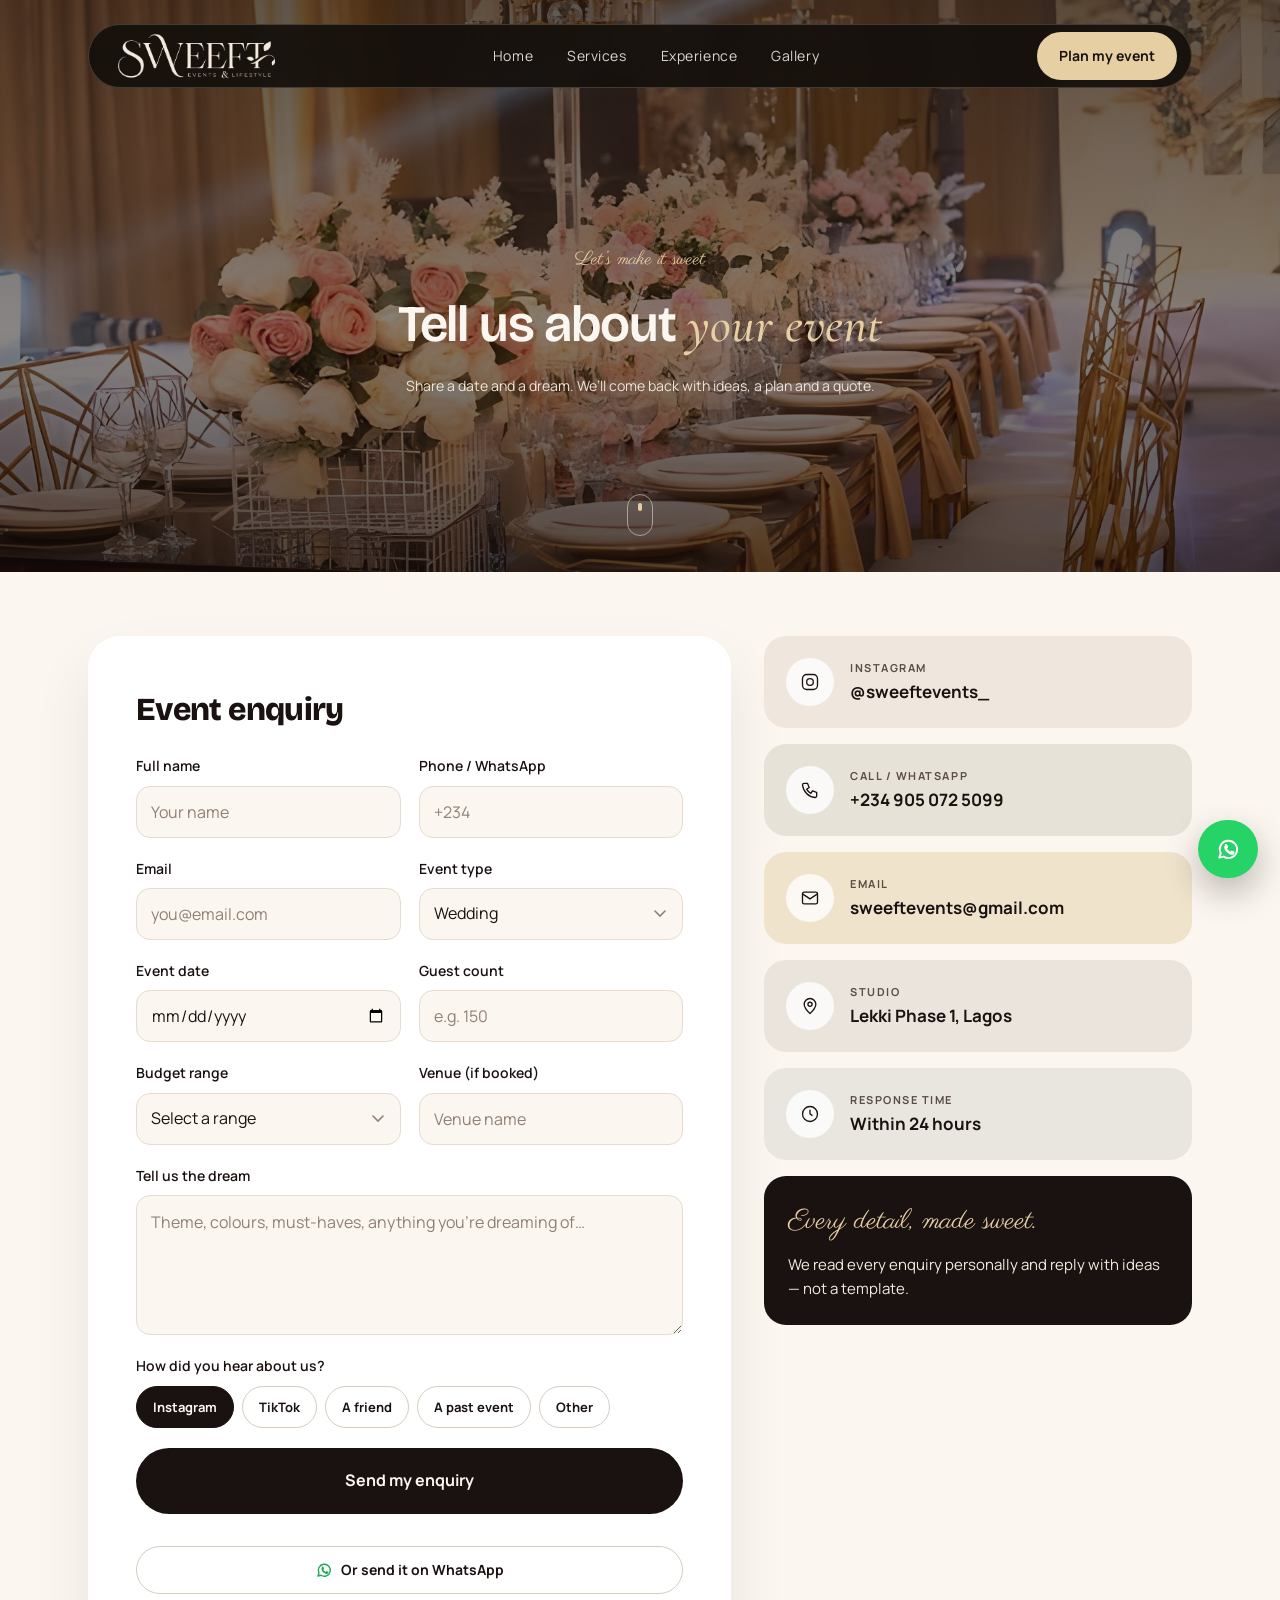
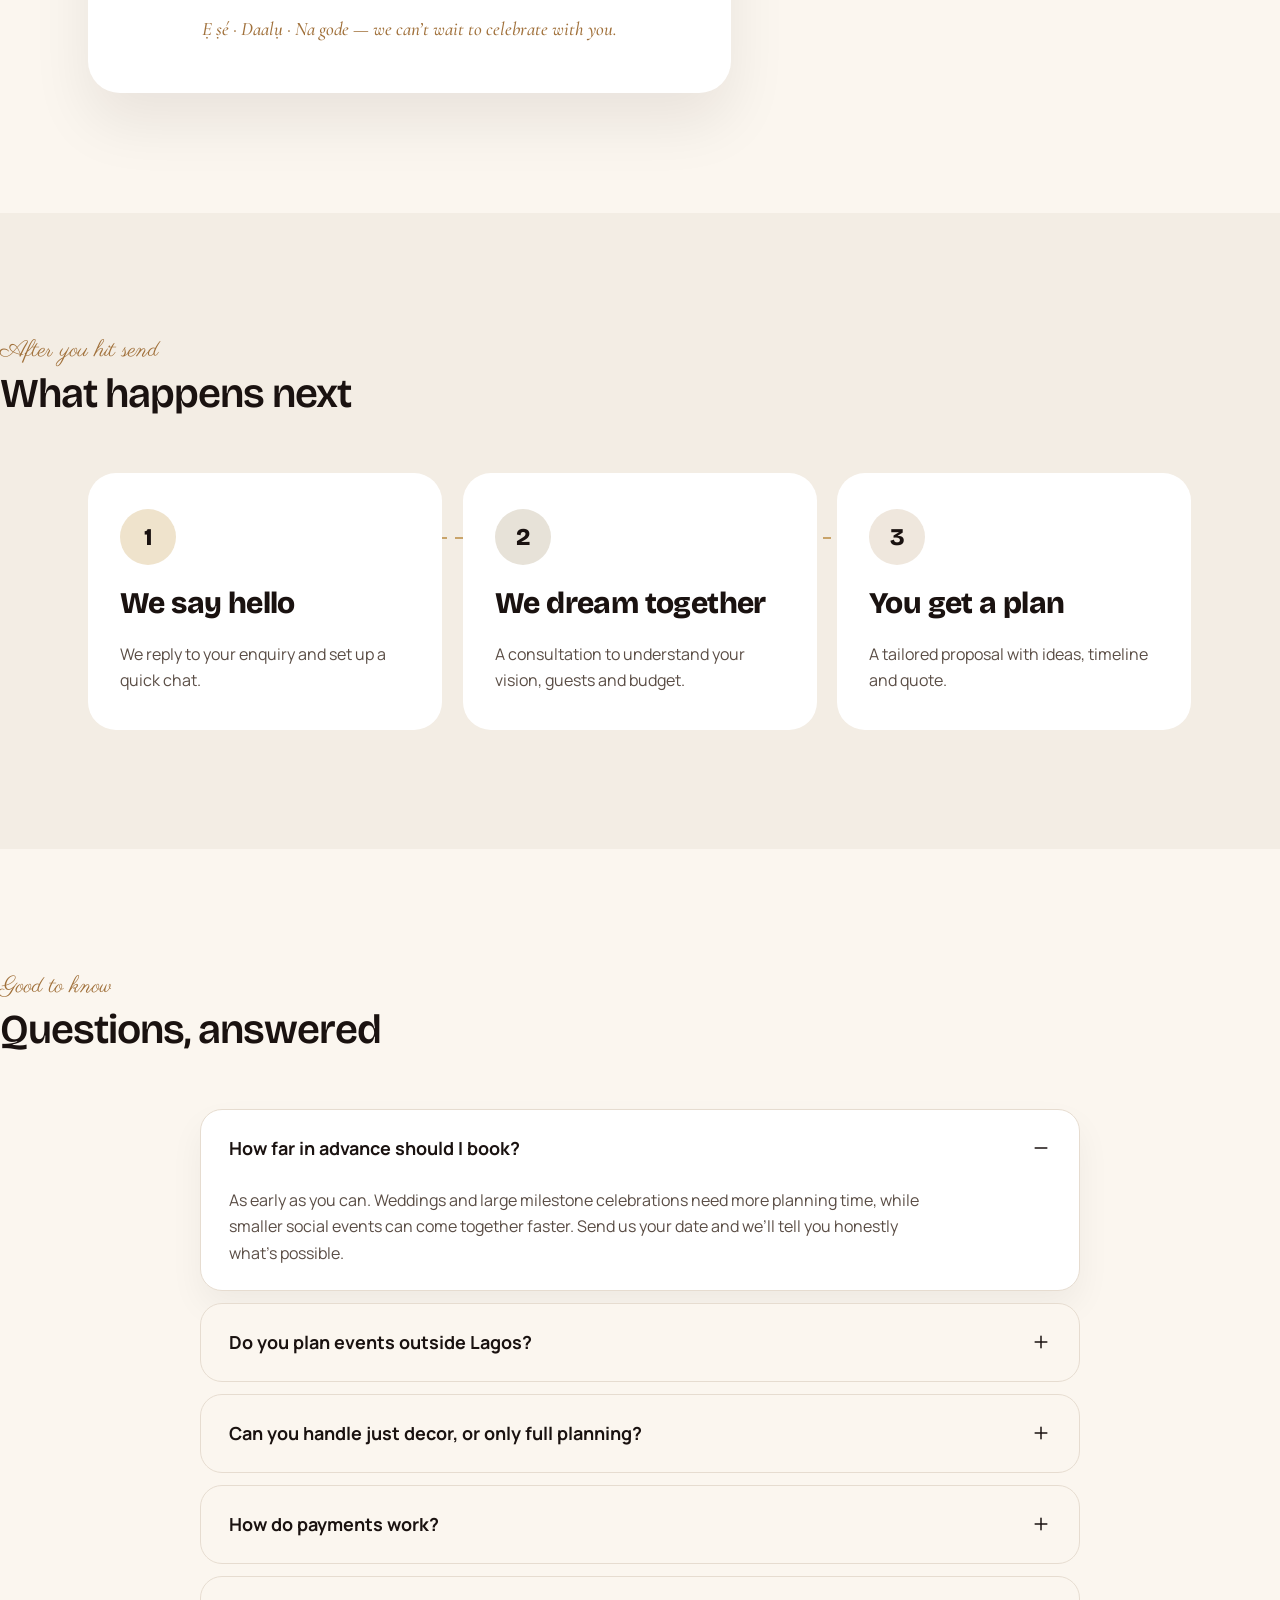
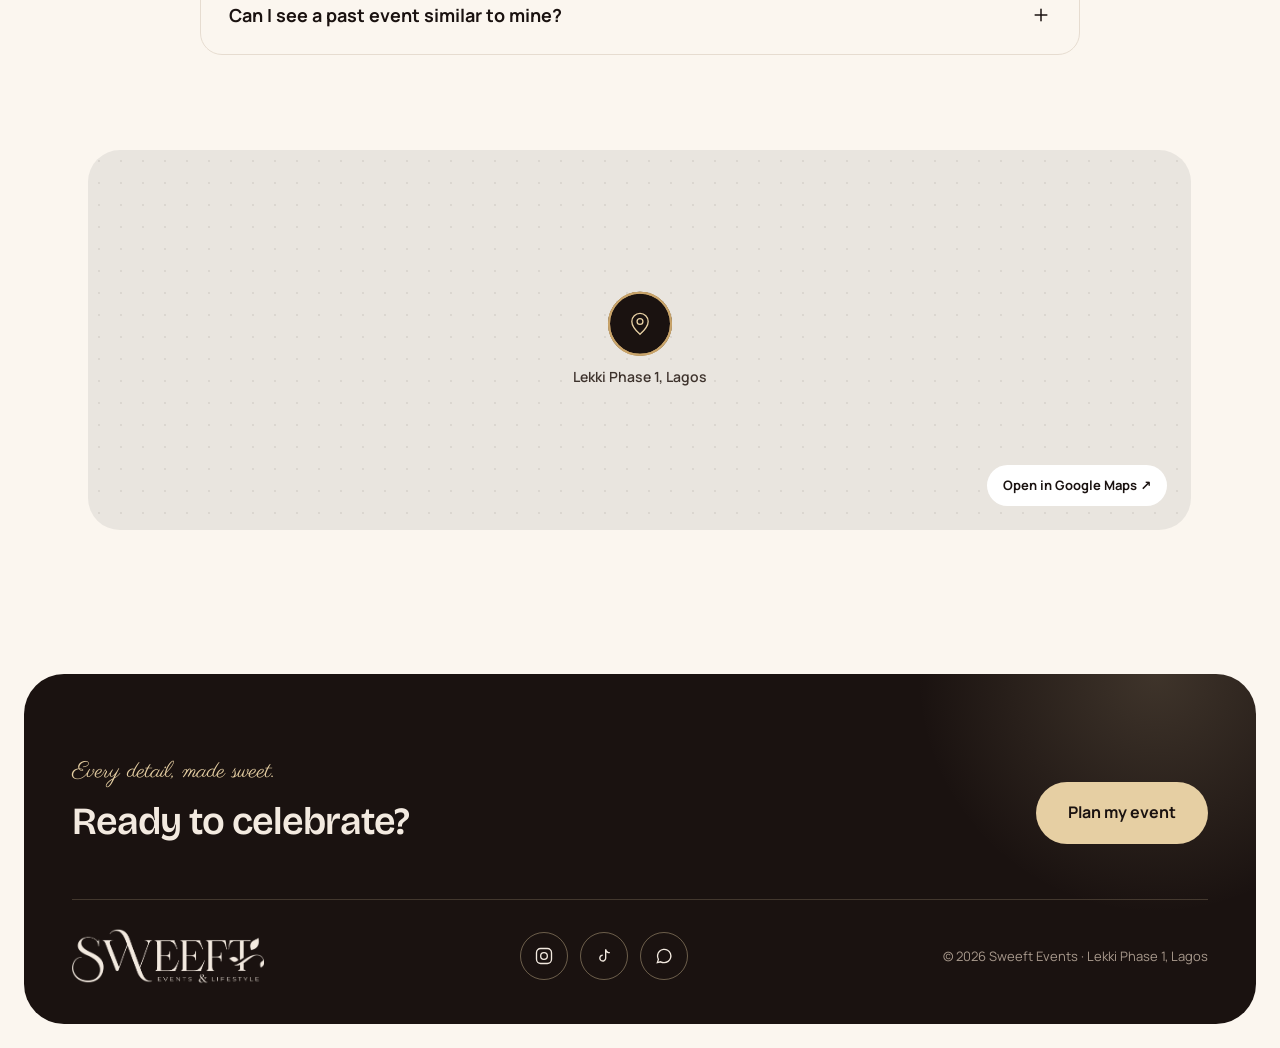
==== commit 87724ff3: "Redesign hero, navigation, services and testimonials sections" ====
--- a/sweeft-events-aws/site/contact.html
+++ b/sweeft-events-aws/site/contact.html
@@ -4,6 +4,9 @@
   <meta charset="UTF-8" />
   <meta name="viewport" content="width=device-width, initial-scale=1" />
   <title>Contact — Sweeft Events</title>
+  <link rel="icon" type="image/png" href="assets/logo-gold.png">
+  <link rel="apple-touch-icon" href="assets/logo-gold.png">
+  <meta name="theme-color" content="#241f1a">
   <meta name="description" content="Tell Sweeft Events about your event. Share a date and a dream — we’ll come back with ideas, a plan and a quote." />
   <link rel="preload" href="fonts/bricolage-grotesque-latin-standard-normal.woff2" as="font" type="font/woff2" crossorigin />
   <link rel="preload" href="fonts/manrope-latin-400-normal.woff2" as="font" type="font/woff2" crossorigin />
--- a/sweeft-events-aws/site/css/styles.css
+++ b/sweeft-events-aws/site/css/styles.css
@@ -30,17 +30,53 @@
   --f-serif: "Cormorant Garamond", Georgia, serif;
   --f-script: "Parisienne", cursive;
 
+  /* Shared hero typography */
+  --hero-title-size: clamp(36px, 4vw, 64px);
+  --hero-title-weight: 600;
+  --hero-title-line-height: 1.12;
+  --hero-tag-size: clamp(16px, 1.5vw, 22px);
+  --hero-sub-size: clamp(14px, 1.1vw, 17px);
+
+  /* Shared typography */
+  --text-section: clamp(28px, 3.2vw, 44px);
+  --text-subheading: clamp(22px, 2.2vw, 32px);
+  --text-script: clamp(18px, 1.8vw, 24px);
+  --text-body: 16px;
+  --text-lead: 17px;
+  --text-small: 14px;
+  --text-caption: 12px;
+  --heading-weight: 600;
+
   --wrap: 1240px;
   --pad: clamp(20px, 6.9vw, 100px);
   --ease: cubic-bezier(.22, 1, .36, 1);
   --ease-spring: cubic-bezier(.34, 1.56, .64, 1);
 }
 
-*, *::before, *::after { box-sizing: border-box; }
-html { scroll-behavior: smooth; }
-html.lenis, html.lenis body { height: auto; scroll-behavior: auto; }
-.lenis.lenis-stopped { overflow: clip; }
-.lenis.lenis-smooth iframe { pointer-events: none; }
+*,
+*::before,
+*::after {
+  box-sizing: border-box;
+}
+
+html {
+  scroll-behavior: smooth;
+}
+
+html.lenis,
+html.lenis body {
+  height: auto;
+  scroll-behavior: auto;
+}
+
+.lenis.lenis-stopped {
+  overflow: clip;
+}
+
+.lenis.lenis-smooth iframe {
+  pointer-events: none;
+}
+
 body {
   margin: 0;
   background: var(--cream);
@@ -48,273 +84,1106 @@
   font-family: var(--f-body);
   -webkit-font-smoothing: antialiased;
   overflow-x: hidden;
-}
-img, video { display: block; max-width: 100%; }
-a { color: inherit; text-decoration: none; }
-button { font: inherit; color: inherit; background: none; border: 0; cursor: pointer; }
-p { margin: 0; }
-h1, h2, h3, h4 { margin: 0; font-weight: inherit; }
-
-.wrap { width: min(var(--wrap), 100% - 2 * var(--pad)); margin-inline: auto; }
-.display { font-family: var(--f-display); font-weight: 800; font-optical-sizing: auto; }
-.script { font-family: var(--f-script); color: var(--gold); font-weight: 400; }
-.serif-i { font-family: var(--f-serif); font-style: italic; font-weight: 500; }
-.gold { color: var(--gold); }
+
+  font-size: var(--text-body);
+  line-height: 1.6;
+}
+
+img,
+video {
+  display: block;
+  max-width: 100%;
+}
+
+a {
+  color: inherit;
+  text-decoration: none;
+}
+
+button {
+  font: inherit;
+  color: inherit;
+  background: none;
+  border: 0;
+  cursor: pointer;
+}
+
+p {
+  margin: 0;
+}
+
+h1,
+h2,
+h3,
+h4 {
+  margin: 0;
+  font-weight: inherit;
+}
+
+.wrap {
+  width: min(var(--wrap), 100% - 2 * var(--pad));
+  margin-inline: auto;
+}
+
+.display {
+  font-family: var(--f-display);
+  font-weight: 800;
+  font-optical-sizing: auto;
+}
+
+.script {
+  font-family: var(--f-script);
+  color: var(--gold);
+  font-weight: 400;
+}
+
+.serif-i {
+  font-family: var(--f-serif);
+  font-style: italic;
+  font-weight: 500;
+}
+
+.gold {
+  color: var(--gold);
+}
 
 /* Photos: warm placeholder while loading / if missing */
-.ph { background: linear-gradient(135deg, #e9dccb, #d9c4a8); overflow: hidden; position: relative; }
-.ph > img { width: 100%; height: 100%; object-fit: cover; transition: opacity .8s ease, transform 1.2s var(--ease); }
-.ph > img.is-loading { opacity: 0; }
+.ph {
+  background: linear-gradient(135deg, #e9dccb, #d9c4a8);
+  overflow: hidden;
+  position: relative;
+}
+
+.ph>img {
+  width: 100%;
+  height: 100%;
+  object-fit: cover;
+  transition: opacity .8s ease, transform 1.2s var(--ease);
+}
+
+.ph>img.is-loading {
+  opacity: 0;
+}
 
 /* ---------- Section headings ---------- */
-.sec-head { display: flex; flex-direction: column; align-items: center; text-align: center; gap: 12px; }
-.sec-head .script { font-size: clamp(26px, 2.4vw, 34px); }
-.sec-title { font-size: clamp(38px, 4.45vw, 64px); line-height: 1; letter-spacing: -0.04em; }
+.sec-head .script {
+  font-size: var(--text-script);
+}
+
+.sec-title {
+  font-size: var(--text-section);
+  font-weight: var(--heading-weight);
+  line-height: 1.15;
+  letter-spacing: -.025em;
+}
 
 /* ---------- Buttons ---------- */
 .btn {
-  display: inline-flex; align-items: center; justify-content: center; gap: 10px;
-  padding: 16px 28px; border-radius: 999px; font-weight: 700; font-size: 16px;
-  white-space: nowrap; position: relative; overflow: hidden; isolation: isolate;
+  display: inline-flex;
+  align-items: center;
+  justify-content: center;
+  gap: 10px;
+  padding: 16px 28px;
+  border-radius: 999px;
+  font-weight: 700;
+  font-size: 16px;
+  white-space: nowrap;
+  position: relative;
+  overflow: hidden;
+  isolation: isolate;
   transition: transform .4s var(--ease), box-shadow .4s var(--ease), background-color .3s, color .3s;
 }
+
 .btn::after {
-  content: ""; position: absolute; inset: 0; z-index: -1; border-radius: inherit;
-  transform: translateY(101%); transition: transform .45s var(--ease);
-}
-.btn:hover { transform: translateY(-2px); }
-.btn:hover::after { transform: translateY(0); }
-.btn:active { transform: translateY(0) scale(.98); }
-.btn-dark { background: var(--ink); color: var(--cream); }
-.btn-dark::after { background: var(--gold); }
-.btn-dark:hover { box-shadow: 0 14px 30px rgba(26,18,16,.22); }
-.btn-outline { border: 1.5px solid var(--ink); color: var(--ink); }
-.btn-outline::after { background: var(--ink); }
-.btn-outline:hover { color: var(--cream); }
-.btn-sand { background: var(--sand); color: var(--ink); }
-.btn-sand::after { background: var(--cream); }
-.btn-block { width: 100%; padding: 18px 24px; font-size: 15px; }
-.btn svg { width: 18px; height: 18px; flex: none; }
+  content: "";
+  position: absolute;
+  inset: 0;
+  z-index: -1;
+  border-radius: inherit;
+  transform: translateY(101%);
+  transition: transform .45s var(--ease);
+}
+
+.btn:hover {
+  transform: translateY(-2px);
+}
+
+.btn:hover::after {
+  transform: translateY(0);
+}
+
+.btn:active {
+  transform: translateY(0) scale(.98);
+}
+
+.btn-dark {
+  background: var(--ink);
+  color: var(--cream);
+}
+
+.btn-dark::after {
+  background: var(--gold);
+}
+
+.btn-dark:hover {
+  box-shadow: 0 14px 30px rgba(26, 18, 16, .22);
+}
+
+.btn-outline {
+  border: 1.5px solid var(--ink);
+  color: var(--ink);
+}
+
+.btn-outline::after {
+  background: var(--ink);
+}
+
+.btn-outline:hover {
+  color: var(--cream);
+}
+
+.btn-sand {
+  background: var(--sand);
+  color: var(--ink);
+}
+
+.btn-sand::after {
+  background: var(--cream);
+}
+
+.btn-block {
+  width: 100%;
+  padding: 18px 24px;
+  font-size: 15px;
+}
+
+.btn svg {
+  width: 18px;
+  height: 18px;
+  flex: none;
+}
 
 /* ---------- Nav ---------- */
 .nav-shell {
-  position: fixed; inset: 24px 0 auto; z-index: 50; pointer-events: none;
-  transform: translate3d(0,0,0); will-change: transform; transition: transform .6s var(--ease);
-}
-.nav-shell.is-scrolled { transform: translate3d(0,-10px,0); }
+  position: fixed;
+  inset: 24px 0 auto;
+  z-index: 50;
+  pointer-events: none;
+  transition: inset-block-start .35s var(--ease);
+}
+
+.nav-shell.is-scrolled {
+  inset-block-start: 0;
+}
+
 .nav {
-  pointer-events: auto; height: 64px; display: flex; align-items: center; justify-content: space-between;
-  padding: 10px 14px 10px 28px; border-radius: 999px;
-  background: rgba(20,16,13,.92); border: 1px solid rgba(230,207,163,.22);
-  backdrop-filter: blur(14px); -webkit-backdrop-filter: blur(14px);
-  box-shadow: 0 10px 40px rgba(26,18,16,.0); transition: box-shadow .4s;
-}
-.nav-shell.is-scrolled .nav { box-shadow: 0 14px 40px rgba(26,18,16,.25); }
-.nav-logo { width: 158px; height: 46px; flex: none; display: block; }
-.logo { display: block; width: 100%; height: 100%; object-fit: contain; }
-.nav-links { display: flex; gap: 34px; font-size: 14px; letter-spacing: .04em; color: var(--cream-3); }
-.nav-links a { position: relative; padding: 6px 0; opacity: .9; transition: opacity .3s, color .3s; }
+  pointer-events: auto;
+  height: 64px;
+  display: flex;
+  align-items: center;
+  justify-content: space-between;
+  padding: 10px 14px 10px 28px;
+  border-radius: 999px;
+  background: rgba(20, 16, 13, .92);
+  border: 1px solid rgba(230, 207, 163, .22);
+  backdrop-filter: blur(14px);
+  -webkit-backdrop-filter: blur(14px);
+  box-shadow: 0 10px 40px rgba(26, 18, 16, .0);
+  transition: box-shadow .35s ease,
+    border-radius .35s ease,
+    padding .35s ease;
+}
+
+.nav-shell.is-scrolled .nav {
+  border-radius: 0;
+  border: none;
+  padding-inline: clamp(20px, 5vw, 80px);
+  box-shadow: 0 4px 20px rgba(26, 18, 16, .15);
+}
+
+.nav-shell.is-scrolled .wrap {
+  width: 100%;
+  max-width: none;
+}
+
+.nav-logo {
+  width: 158px;
+  height: 46px;
+  flex: none;
+  display: block;
+}
+
+.logo {
+  display: block;
+  width: 100%;
+  height: 100%;
+  object-fit: contain;
+}
+
+.nav-links {
+  display: flex;
+  gap: 34px;
+  font-size: 14px;
+  letter-spacing: .04em;
+  color: var(--cream-3);
+}
+
+.nav-links a {
+  position: relative;
+  padding: 6px 0;
+  opacity: .9;
+  transition: opacity .3s, color .3s;
+}
+
 .nav-links a::after {
-  content: ""; position: absolute; left: 0; right: 0; bottom: 0; height: 1px; background: var(--sand);
-  transform: scaleX(0); transform-origin: right; transition: transform .45s var(--ease);
-}
-.nav-links a:hover, .nav-links a.is-active { opacity: 1; color: var(--sand); }
-.nav-links a:hover::after, .nav-links a.is-active::after { transform: scaleX(1); transform-origin: left; }
-.nav-right { display: flex; align-items: center; gap: 14px; }
-.nav .btn { padding: 13px 22px; font-size: 14px; }
-.nav-burger { display: none; width: 44px; height: 44px; border-radius: 50%; background: var(--sand); place-items: center; }
-.nav-burger span { display: block; width: 18px; height: 2px; background: var(--ink); position: relative; transition: transform .3s; }
-.nav-burger span::before, .nav-burger span::after {
-  content: ""; position: absolute; left: 0; width: 18px; height: 2px; background: var(--ink); transition: transform .3s, top .3s;
-}
-.nav-burger span::before { top: -6px; }
-.nav-burger span::after { top: 6px; }
-.nav-open .nav-burger span { background: transparent; }
-.nav-open .nav-burger span::before { top: 0; transform: rotate(45deg); }
-.nav-open .nav-burger span::after { top: 0; transform: rotate(-45deg); }
+  content: "";
+  position: absolute;
+  left: 0;
+  right: 0;
+  bottom: 0;
+  height: 1px;
+  background: var(--sand);
+  transform: scaleX(0);
+  transform-origin: right;
+  transition: transform .45s var(--ease);
+}
+
+.nav-links a:hover,
+.nav-links a.is-active {
+  opacity: 1;
+  color: var(--sand);
+}
+
+.nav-links a:hover::after,
+.nav-links a.is-active::after {
+  transform: scaleX(1);
+  transform-origin: left;
+}
+
+.nav-right {
+  display: flex;
+  align-items: center;
+  gap: 14px;
+}
+
+.nav .btn {
+  padding: 13px 22px;
+  font-size: 14px;
+}
+
+.nav-burger {
+  display: none;
+  width: 44px;
+  height: 44px;
+  border-radius: 50%;
+  background: var(--sand);
+  place-items: center;
+}
+
+.nav-burger span {
+  display: block;
+  width: 18px;
+  height: 2px;
+  background: var(--ink);
+  position: relative;
+  transition: transform .3s;
+}
+
+.nav-burger span::before,
+.nav-burger span::after {
+  content: "";
+  position: absolute;
+  left: 0;
+  width: 18px;
+  height: 2px;
+  background: var(--ink);
+  transition: transform .3s, top .3s;
+}
+
+.nav-burger span::before {
+  top: -6px;
+}
+
+.nav-burger span::after {
+  top: 6px;
+}
+
+.nav-open .nav-burger span {
+  background: transparent;
+}
+
+.nav-open .nav-burger span::before {
+  top: 0;
+  transform: rotate(45deg);
+}
+
+.nav-open .nav-burger span::after {
+  top: 0;
+  transform: rotate(-45deg);
+}
 
 .mobile-menu {
-  position: fixed; inset: 0; z-index: 45; background: var(--ink); color: var(--cream-3);
-  display: flex; flex-direction: column; justify-content: center; gap: 18px; padding: 120px 32px 40px;
-  clip-path: circle(0% at calc(100% - 52px) 56px); transition: clip-path .7s var(--ease);
-}
-.nav-open .mobile-menu { clip-path: circle(150% at calc(100% - 52px) 56px); }
-.mobile-menu a { font-family: var(--f-display); font-weight: 800; font-size: 44px; letter-spacing: -.03em;
-  opacity: 0; transform: translateY(20px); transition: opacity .5s, transform .5s var(--ease); }
-.nav-open .mobile-menu a { opacity: 1; transform: none; }
-.nav-open .mobile-menu a:nth-child(2) { transition-delay: .05s; }
-.nav-open .mobile-menu a:nth-child(3) { transition-delay: .1s; }
-.nav-open .mobile-menu a:nth-child(4) { transition-delay: .15s; }
-.nav-open .mobile-menu a:nth-child(5) { transition-delay: .2s; }
-.mobile-menu .script { color: var(--sand); font-size: 28px; margin-top: 24px; }
-.mobile-menu a.mm-cta { font-family: var(--f-body); font-size: 17px; font-weight: 700; letter-spacing: 0; align-self: flex-start; margin-top: 18px; padding: 16px 28px; color: var(--ink); transition-delay: .2s; }
-@media (max-width: 760px) { .mobile-menu a { font-size: 38px; } }
+  position: fixed;
+  inset: 0;
+  z-index: 45;
+  background: var(--ink);
+  color: var(--cream-3);
+  display: flex;
+  flex-direction: column;
+  justify-content: center;
+  gap: 18px;
+  padding: 120px 32px 40px;
+  clip-path: circle(0% at calc(100% - 52px) 56px);
+  transition: clip-path .7s var(--ease);
+}
+
+.nav-open .mobile-menu {
+  clip-path: circle(150% at calc(100% - 52px) 56px);
+}
+
+.mobile-menu a {
+  font-family: var(--f-display);
+  font-weight: 800;
+  font-size: 44px;
+  letter-spacing: -.03em;
+  opacity: 0;
+  transform: translateY(20px);
+  transition: opacity .5s, transform .5s var(--ease);
+}
+
+.nav-open .mobile-menu a {
+  opacity: 1;
+  transform: none;
+}
+
+.nav-open .mobile-menu a:nth-child(2) {
+  transition-delay: .05s;
+}
+
+.nav-open .mobile-menu a:nth-child(3) {
+  transition-delay: .1s;
+}
+
+.nav-open .mobile-menu a:nth-child(4) {
+  transition-delay: .15s;
+}
+
+.nav-open .mobile-menu a:nth-child(5) {
+  transition-delay: .2s;
+}
+
+.mobile-menu .script {
+  color: var(--sand);
+  font-size: 28px;
+  margin-top: 24px;
+}
+
+.mobile-menu a.mm-cta {
+  font-family: var(--f-body);
+  font-size: 17px;
+  font-weight: 700;
+  letter-spacing: 0;
+  align-self: flex-start;
+  margin-top: 18px;
+  padding: 16px 28px;
+  color: var(--ink);
+  transition-delay: .2s;
+}
+
+@media (max-width: 760px) {
+  .mobile-menu a {
+    font-size: 38px;
+  }
+
+  :root {
+    --hero-title-size: clamp(30px, 7.5vw, 44px);
+    --hero-tag-size: 16px;
+    --hero-sub-size: 15px;
+  }
+}
 
 /* ---------- Reveal on scroll ---------- */
 /* Reveal animations — soft fade + small lift, GPU-only properties so nothing jumps */
-:root { --ease-soft: cubic-bezier(.16, 1, .3, 1); }
-.reveal, .reveal-l, .reveal-r, .reveal-scale { will-change: opacity, transform; backface-visibility: hidden; }
-.reveal { opacity: 0; transform: translate3d(0, 26px, 0); transition: opacity 1.1s var(--ease-soft), transform 1.3s var(--ease-soft); transition-delay: var(--d, 0s); }
-.reveal.in { opacity: 1; transform: none; }
-.reveal-l { opacity: 0; transform: translate3d(-40px, 0, 0) rotate(var(--r, 0deg)); transition: opacity 1.1s var(--ease-soft), transform 1.4s var(--ease-soft); transition-delay: var(--d, 0s); }
-.reveal-r { opacity: 0; transform: translate3d(40px, 0, 0) rotate(var(--r, 0deg)); transition: opacity 1.1s var(--ease-soft), transform 1.4s var(--ease-soft); transition-delay: var(--d, 0s); }
-.reveal-l.in, .reveal-r.in { opacity: 1; transform: rotate(var(--r, 0deg)); }
-.reveal-scale { opacity: 0; transform: scale(.96); transition: opacity 1.1s var(--ease-soft), transform 1.4s var(--ease-soft); transition-delay: var(--d, 0s); }
-.reveal-scale.in { opacity: 1; transform: none; }
+:root {
+  --ease-soft: cubic-bezier(.16, 1, .3, 1);
+}
+
+.reveal,
+.reveal-l,
+.reveal-r,
+.reveal-scale {
+  will-change: opacity, transform;
+  backface-visibility: hidden;
+}
+
+.reveal {
+  opacity: 0;
+  transform: translate3d(0, 26px, 0);
+  transition: opacity 1.1s var(--ease-soft), transform 1.3s var(--ease-soft);
+  transition-delay: var(--d, 0s);
+}
+
+.reveal.in {
+  opacity: 1;
+  transform: none;
+}
+
+.reveal-l {
+  opacity: 0;
+  transform: translate3d(-40px, 0, 0) rotate(var(--r, 0deg));
+  transition: opacity 1.1s var(--ease-soft), transform 1.4s var(--ease-soft);
+  transition-delay: var(--d, 0s);
+}
+
+.reveal-r {
+  opacity: 0;
+  transform: translate3d(40px, 0, 0) rotate(var(--r, 0deg));
+  transition: opacity 1.1s var(--ease-soft), transform 1.4s var(--ease-soft);
+  transition-delay: var(--d, 0s);
+}
+
+.reveal-l.in,
+.reveal-r.in {
+  opacity: 1;
+  transform: rotate(var(--r, 0deg));
+}
+
+.reveal-scale {
+  opacity: 0;
+  transform: scale(.96);
+  transition: opacity 1.1s var(--ease-soft), transform 1.4s var(--ease-soft);
+  transition-delay: var(--d, 0s);
+}
+
+.reveal-scale.in {
+  opacity: 1;
+  transform: none;
+}
 
 /* Headline words: each word fades up gently (no clipping, so letters never snap) */
-html.js:not(.anim-ready) [data-split] { opacity: 0; }
-.split .w { display: inline-block; }
-.split .w > span, .split .w > .w-inner { display: inline-block; opacity: 0; transform: translate3d(0, .38em, 0); will-change: opacity, transform;
-  transition: opacity .9s var(--ease-soft), transform 1.1s var(--ease-soft); transition-delay: calc(var(--i) * 45ms + var(--d, 0s)); }
-.split.in .w > span, .split.in .w > .w-inner { opacity: 1; transform: none; }
+html.js:not(.anim-ready) [data-split] {
+  opacity: 0;
+}
+
+.split .w {
+  display: inline-block;
+}
+
+.split .w>span,
+.split .w>.w-inner {
+  display: inline-block;
+  opacity: 0;
+  transform: translate3d(0, .38em, 0);
+  will-change: opacity, transform;
+  transition: opacity .9s var(--ease-soft), transform 1.1s var(--ease-soft);
+  transition-delay: calc(var(--i) * 45ms + var(--d, 0s));
+}
+
+.split.in .w>span,
+.split.in .w>.w-inner {
+  opacity: 1;
+  transform: none;
+}
 
 /* ---------- Footer ---------- */
-.site-footer { padding: 24px; }
+.site-footer {
+  padding: 24px;
+}
+
 .footer-card {
-  background: var(--ink); border-radius: 40px; padding: 80px 48px 40px; display: flex; flex-direction: column; gap: 56px;
-  position: relative; overflow: hidden;
-}
+  background: var(--ink);
+  border-radius: 40px;
+  padding: 80px 48px 40px;
+  display: flex;
+  flex-direction: column;
+  gap: 56px;
+  position: relative;
+  overflow: hidden;
+}
+
 .footer-card::before {
-  content: ""; position: absolute; width: 520px; height: 520px; right: -160px; top: -260px; border-radius: 50%;
-  background: radial-gradient(circle, rgba(230,207,163,.18), transparent 65%); pointer-events: none;
+  content: "";
+  position: absolute;
+  width: 520px;
+  height: 520px;
+  right: -160px;
+  top: -260px;
+  border-radius: 50%;
+  background: radial-gradient(circle, rgba(230, 207, 163, .18), transparent 65%);
+  pointer-events: none;
   animation: glow 9s ease-in-out infinite alternate;
 }
-@keyframes glow { to { transform: translate(-120px, 80px) scale(1.2); } }
-.footer-cta { display: flex; justify-content: space-between; align-items: flex-end; gap: 24px; flex-wrap: wrap; }
-.footer-cta .script { color: var(--sand); font-size: 32px; }
-.footer-cta .display { color: var(--cream-3); font-size: clamp(40px, 3.9vw, 56px); letter-spacing: -.04em; line-height: 1; margin-top: 8px; }
-.footer-cta .btn { padding: 18px 32px; }
+
+@keyframes glow {
+  to {
+    transform: translate(-120px, 80px) scale(1.2);
+  }
+}
+
+.footer-cta {
+  display: flex;
+  justify-content: space-between;
+  align-items: flex-end;
+  gap: 24px;
+  flex-wrap: wrap;
+}
+
+.footer-cta .script {
+  color: var(--sand);
+  font-size: var(--text-script);
+}
+
+.footer-cta .display {
+  color: var(--cream-3);
+  font-size: clamp(28px, 3vw, 40px);
+  font-weight: var(--heading-weight);
+  letter-spacing: -.025em;
+  line-height: 1.15;
+  margin-top: 8px;
+}
+
+.footer-cta .btn {
+  padding: 18px 32px;
+}
+
 .footer-bottom {
-  border-top: 1px solid rgba(230,207,163,.2); padding-top: 28px;
-  display: flex; align-items: center; justify-content: space-between; gap: 20px; flex-wrap: wrap;
-}
-.footer-bottom .logo { width: 192px; height: 56px; }
-.socials { display: flex; gap: 12px; }
+  border-top: 1px solid rgba(230, 207, 163, .2);
+  padding-top: 28px;
+  display: flex;
+  align-items: center;
+  justify-content: space-between;
+  gap: 20px;
+  flex-wrap: wrap;
+}
+
+.footer-bottom .logo {
+  width: 192px;
+  height: 56px;
+}
+
+.socials {
+  display: flex;
+  gap: 12px;
+}
+
 .socials a {
-  width: 48px; height: 48px; border-radius: 50%; border: 1px solid rgba(230,207,163,.4);
-  display: grid; place-items: center; color: var(--cream-3);
+  width: 48px;
+  height: 48px;
+  border-radius: 50%;
+  border: 1px solid rgba(230, 207, 163, .4);
+  display: grid;
+  place-items: center;
+  color: var(--cream-3);
   transition: background .3s, color .3s, transform .4s var(--ease-spring), border-color .3s;
 }
-.socials a:hover { background: var(--sand); color: var(--ink); border-color: var(--sand); transform: translateY(-4px) rotate(-8deg); }
-.socials svg { width: 20px; height: 20px; }
-.footer-bottom small { color: #a8998c; font-size: 13px; }
+
+.socials a:hover {
+  background: var(--sand);
+  color: var(--ink);
+  border-color: var(--sand);
+  transform: translateY(-4px) rotate(-8deg);
+}
+
+.socials svg {
+  width: 20px;
+  height: 20px;
+}
+
+.footer-bottom small {
+  color: #a8998c;
+  font-size: 13px;
+}
 
 /* ---------- Toast ---------- */
 .toast {
-  position: fixed; left: 50%; bottom: 28px; z-index: 80; transform: translate(-50%, 140%);
-  background: var(--ink); color: var(--cream); padding: 14px 22px; border-radius: 999px; font-weight: 600; font-size: 14px;
-  box-shadow: 0 20px 40px rgba(26,18,16,.25); transition: transform .6s var(--ease-spring), opacity .3s, visibility .6s; max-width: calc(100% - 32px); text-align: center;
-  opacity: 0; visibility: hidden; transform: translate(-50%, calc(100% + 60px));
-}
-.toast.show { transform: translate(-50%, 0); opacity: 1; visibility: visible; }
+  position: fixed;
+  left: 50%;
+  bottom: 28px;
+  z-index: 80;
+  transform: translate(-50%, 140%);
+  background: var(--ink);
+  color: var(--cream);
+  padding: 14px 22px;
+  border-radius: 999px;
+  font-weight: 600;
+  font-size: 14px;
+  box-shadow: 0 20px 40px rgba(26, 18, 16, .25);
+  transition: transform .6s var(--ease-spring), opacity .3s, visibility .6s;
+  max-width: calc(100% - 32px);
+  text-align: center;
+  opacity: 0;
+  visibility: hidden;
+  transform: translate(-50%, calc(100% + 60px));
+}
+
+.toast.show {
+  transform: translate(-50%, 0);
+  opacity: 1;
+  visibility: visible;
+}
 
 /* ---------- Page hero (inner pages) ---------- */
-.page-hero { padding: 168px var(--pad) 80px; text-align: center; position: relative; overflow: hidden; }
+.page-hero {
+  padding: 168px var(--pad) 80px;
+  text-align: center;
+  position: relative;
+  overflow: hidden;
+}
 
 /* ---------- Form controls (shared) ---------- */
-.field { display: flex; flex-direction: column; gap: 8px; min-width: 0; }
-.field label, .field .label { font-weight: 700; font-size: 13px; }
+.field {
+  display: flex;
+  flex-direction: column;
+  gap: 8px;
+  min-width: 0;
+}
+
+.field label, .field .label {
+  font-weight: 600;
+  font-size: var(--text-small);
+}
+
 .input {
-  width: 100%; height: 50px; border-radius: 14px; border: 1.5px solid var(--line); background: var(--cream);
-  padding: 0 14px; font: inherit; font-size: 15px; color: var(--ink); outline: none; appearance: none;
+  width: 100%;
+  height: 50px;
+  border-radius: 14px;
+  border: 1.5px solid var(--line);
+  background: var(--cream);
+  padding: 0 14px;
+  font: inherit;
+  font-size: var(--text-body);
+  color: var(--ink);
+  outline: none;
+  appearance: none;
   transition: border-color .3s, box-shadow .3s, background-color .3s;
 }
-.input::placeholder { color: var(--muted-3); }
-.input:focus { border-color: var(--gold-2); box-shadow: 0 0 0 4px rgba(201,164,106,.18); background: #fff; }
-textarea.input { height: 120px; padding: 14px; resize: vertical; }
+
+.input::placeholder {
+  color: var(--muted-3);
+}
+
+.input:focus {
+  border-color: var(--gold-2);
+  box-shadow: 0 0 0 4px rgba(201, 164, 106, .18);
+  background: #fff;
+}
+
+textarea.input {
+  height: 120px;
+  padding: 14px;
+  resize: vertical;
+}
+
 select.input {
   background-image: url("data:image/svg+xml,%3Csvg xmlns='http://www.w3.org/2000/svg' width='12' height='8' viewBox='0 0 12 8'%3E%3Cpath d='M1 1l5 5 5-5' stroke='%238f8076' stroke-width='1.6' fill='none' stroke-linecap='round'/%3E%3C/svg%3E");
-  background-repeat: no-repeat; background-position: right 16px center; padding-right: 40px; cursor: pointer;
-}
-.input.invalid { border-color: #c4643f; box-shadow: 0 0 0 4px rgba(196,100,63,.12); animation: shake .4s; }
-@keyframes shake { 25% { transform: translateX(-4px); } 75% { transform: translateX(4px); } }
+  background-repeat: no-repeat;
+  background-position: right 16px center;
+  padding-right: 40px;
+  cursor: pointer;
+}
+
+.input.invalid {
+  border-color: #c4643f;
+  box-shadow: 0 0 0 4px rgba(196, 100, 63, .12);
+  animation: shake .4s;
+}
+
+@keyframes shake {
+  25% {
+    transform: translateX(-4px);
+  }
+
+  75% {
+    transform: translateX(4px);
+  }
+}
 
 /* Lightbox */
 .lightbox {
-  position: fixed; inset: 0; z-index: 90; background: rgba(18,12,10,.92); display: grid; place-items: center; padding: 40px;
-  opacity: 0; pointer-events: none; transition: opacity .4s var(--ease);
-}
-.lightbox.open { opacity: 1; pointer-events: auto; }
-.lightbox figure { margin: 0; max-width: min(1000px, 100%); max-height: 100%; display: flex; flex-direction: column; gap: 14px; align-items: center;
-  transform: scale(.92) translateY(20px); transition: transform .5s var(--ease-spring); }
-.lightbox.open figure { transform: none; }
-.lightbox img { max-height: 78vh; width: auto; border-radius: 20px; box-shadow: 0 30px 80px rgba(0,0,0,.5); }
-.lightbox figcaption { color: var(--cream); font-weight: 700; display: flex; gap: 12px; align-items: center; }
-.lightbox figcaption small { color: var(--sand); letter-spacing: .14em; font-size: 11px; }
-.lb-btn { position: absolute; width: 52px; height: 52px; border-radius: 50%; background: rgba(251,246,239,.12); color: var(--cream); font-size: 22px; display: grid; place-items: center; transition: background-color .3s, scale .3s var(--ease-spring); }
-.lb-btn:hover { background: var(--sand); color: var(--ink); scale: 1.08; }
-.lb-close { top: 24px; right: 24px; }
-.lb-prev { left: 24px; top: 50%; translate: 0 -50%; }
-.lb-next { right: 24px; top: 50%; translate: 0 -50%; }
-.tile { cursor: zoom-in; }
+  position: fixed;
+  inset: 0;
+  z-index: 90;
+  background: rgba(18, 12, 10, .92);
+  display: grid;
+  place-items: center;
+  padding: 40px;
+  opacity: 0;
+  pointer-events: none;
+  transition: opacity .4s var(--ease);
+}
+
+.lightbox.open {
+  opacity: 1;
+  pointer-events: auto;
+}
+
+.lightbox figure {
+  margin: 0;
+  max-width: min(1000px, 100%);
+  max-height: 100%;
+  display: flex;
+  flex-direction: column;
+  gap: 14px;
+  align-items: center;
+  transform: scale(.92) translateY(20px);
+  transition: transform .5s var(--ease-spring);
+}
+
+.lightbox.open figure {
+  transform: none;
+}
+
+.lightbox img {
+  max-height: 78vh;
+  width: auto;
+  border-radius: 20px;
+  box-shadow: 0 30px 80px rgba(0, 0, 0, .5);
+}
+
+.lightbox figcaption {
+  color: var(--cream);
+  font-weight: 700;
+  display: flex;
+  gap: 12px;
+  align-items: center;
+}
+
+.lightbox figcaption small {
+  color: var(--sand);
+  letter-spacing: .14em;
+  font-size: 11px;
+}
+
+.lb-btn {
+  position: absolute;
+  width: 52px;
+  height: 52px;
+  border-radius: 50%;
+  background: rgba(251, 246, 239, .12);
+  color: var(--cream);
+  font-size: 22px;
+  display: grid;
+  place-items: center;
+  transition: background-color .3s, scale .3s var(--ease-spring);
+}
+
+.lb-btn:hover {
+  background: var(--sand);
+  color: var(--ink);
+  scale: 1.08;
+}
+
+.lb-close {
+  top: 24px;
+  right: 24px;
+}
+
+.lb-prev {
+  left: 24px;
+  top: 50%;
+  translate: 0 -50%;
+}
+
+.lb-next {
+  right: 24px;
+  top: 50%;
+  translate: 0 -50%;
+}
+
+.tile {
+  cursor: zoom-in;
+}
 
 /* ---------- Responsive ---------- */
 @media (max-width: 900px) {
-  .nav-links { display: none; }
-  .nav-burger { display: grid; }
-}
+  .nav-links {
+    display: none;
+  }
+
+  .nav-burger {
+    display: grid;
+  }
+}
+
 @media (max-width: 560px) {
-  .nav .btn { display: none; }
-}
+  .nav .btn {
+    display: none;
+  }
+}
+
 @media (max-width: 760px) {
-  .nav-shell { inset-block-start: 14px; }
-  .nav-shell.is-scrolled { transform: translate3d(0,-4px,0); }
-  .nav { padding-left: 20px; }
-  .nav-logo { width: 120px; height: 36px; }
-  .footer-card { padding: 56px 24px 32px; border-radius: 28px; }
-  .site-footer { padding: 12px; }
-  .footer-bottom { flex-direction: column; align-items: flex-start; }
-  .lb-prev, .lb-next { top: auto; bottom: 24px; translate: none; }
+  .nav-shell {
+    inset-block-start: 14px;
+  }
+
+  .nav {
+    padding-left: 20px;
+  }
+
+  .nav-logo {
+    width: 120px;
+    height: 36px;
+  }
+
+  .footer-card {
+    padding: 56px 24px 32px;
+    border-radius: 28px;
+  }
+
+  .site-footer {
+    padding: 12px;
+  }
+
+  .footer-bottom {
+    flex-direction: column;
+    align-items: flex-start;
+  }
+
+  .lb-prev,
+  .lb-next {
+    top: auto;
+    bottom: 24px;
+    translate: none;
+  }
 }
 
 @media (prefers-reduced-motion: reduce) {
-  *, *::before, *::after { animation-duration: .01ms !important; animation-iteration-count: 1 !important; transition-duration: .01ms !important; scroll-behavior: auto !important; }
-  .reveal, .reveal-l, .reveal-r, .reveal-scale { opacity: 1; transform: none; }
-  .split .w > span, .split .w > .w-inner { transform: none; opacity: 1; }
-  html.js:not(.anim-ready) [data-split] { opacity: 1; }
-  .band-track { animation: none; }
+
+  *,
+  *::before,
+  *::after {
+    animation-duration: .01ms !important;
+    animation-iteration-count: 1 !important;
+    transition-duration: .01ms !important;
+    scroll-behavior: auto !important;
+  }
+
+  .reveal,
+  .reveal-l,
+  .reveal-r,
+  .reveal-scale {
+    opacity: 1;
+    transform: none;
+  }
+
+  .split .w>span,
+  .split .w>.w-inner {
+    transform: none;
+    opacity: 1;
+  }
+
+  html.js:not(.anim-ready) [data-split] {
+    opacity: 1;
+  }
+
+  .band-track {
+    animation: none;
+  }
 }
 
 /* ---------- Floating WhatsApp button ---------- */
 .wa-float {
-  position: fixed; right: 22px; bottom: 22px; z-index: 70; height: 58px; min-width: 58px; padding: 0 17px;
-  display: inline-flex; align-items: center; gap: 0; border-radius: 999px; background: #25d366; color: #fff;
-  font-weight: 700; font-size: 15px; box-shadow: 0 14px 34px rgba(18,12,10,.28), 0 0 0 0 rgba(37,211,102,.5);
-  animation: waPulse 2.6s ease-out 2s infinite; transition: gap .4s var(--ease), transform .4s var(--ease-spring);
-}
-.wa-float svg { width: 26px; height: 26px; flex: none; }
-.wa-float .wa-label { max-width: 0; overflow: hidden; white-space: nowrap; transition: max-width .5s var(--ease); }
-.wa-float:hover { gap: 10px; transform: translateY(-3px); }
-.wa-float:hover .wa-label { max-width: 140px; }
-@keyframes waPulse { 0% { box-shadow: 0 14px 34px rgba(18,12,10,.28), 0 0 0 0 rgba(37,211,102,.55); } 70%,100% { box-shadow: 0 14px 34px rgba(18,12,10,.28), 0 0 0 18px rgba(37,211,102,0); } }
-html.bday-open .wa-float, html.bday-pending .wa-float { display: none; }
-@media (max-width: 640px) { .wa-float { right: 16px; bottom: 16px; height: 54px; min-width: 54px; padding: 0 14px; } }
+  position: fixed;
+  right: 22px;
+  bottom: 22px;
+  z-index: 70;
+  height: 58px;
+  min-width: 58px;
+  padding: 0 17px;
+  display: inline-flex;
+  align-items: center;
+  gap: 0;
+  border-radius: 999px;
+  background: #25d366;
+  color: #fff;
+  font-weight: 700;
+  font-size: 15px;
+  box-shadow: 0 14px 34px rgba(18, 12, 10, .28), 0 0 0 0 rgba(37, 211, 102, .5);
+  animation: waPulse 2.6s ease-out 2s infinite;
+  transition: gap .4s var(--ease), transform .4s var(--ease-spring);
+}
+
+.wa-float svg {
+  width: 26px;
+  height: 26px;
+  flex: none;
+}
+
+.wa-float .wa-label {
+  max-width: 0;
+  overflow: hidden;
+  white-space: nowrap;
+  transition: max-width .5s var(--ease);
+}
+
+.wa-float:hover {
+  gap: 10px;
+  transform: translateY(-3px);
+}
+
+.wa-float:hover .wa-label {
+  max-width: 140px;
+}
+
+@keyframes waPulse {
+  0% {
+    box-shadow: 0 14px 34px rgba(18, 12, 10, .28), 0 0 0 0 rgba(37, 211, 102, .55);
+  }
+
+  70%,
+  100% {
+    box-shadow: 0 14px 34px rgba(18, 12, 10, .28), 0 0 0 18px rgba(37, 211, 102, 0);
+  }
+}
+
+html.bday-open .wa-float,
+html.bday-pending .wa-float {
+  display: none;
+}
+
+@media (max-width: 640px) {
+  .wa-float {
+    right: 16px;
+    bottom: 16px;
+    height: 54px;
+    min-width: 54px;
+    padding: 0 14px;
+  }
+}
 
 /* "Or send it on WhatsApp" under enquiry forms */
-.wa-alt { display: flex; align-items: center; justify-content: center; gap: 8px; width: 100%; margin-top: 12px; padding: 12px;
-  border-radius: 999px; border: 1.5px solid var(--line-2); background: transparent; font: inherit; font-weight: 700; font-size: 14px; color: var(--ink);
-  cursor: pointer; transition: background-color .3s, border-color .3s, color .3s; }
-.wa-alt svg { width: 18px; height: 18px; color: #1faa52; }
-.wa-alt:hover { background: #25d366; border-color: #25d366; color: #fff; }
-.wa-alt:hover svg { color: #fff; }
-[data-enquiry] button[type=submit]:disabled { opacity: .7; cursor: progress; }
-[data-enquiry] { position: relative; }
+.wa-alt {
+  display: flex;
+  align-items: center;
+  justify-content: center;
+  gap: 8px;
+  width: 100%;
+  margin-top: 12px;
+  padding: 12px;
+  border-radius: 999px;
+  border: 1.5px solid var(--line-2);
+  background: transparent;
+  font: inherit;
+  font-weight: 700;
+  font-size: 14px;
+  color: var(--ink);
+  cursor: pointer;
+  transition: background-color .3s, border-color .3s, color .3s;
+}
+
+.wa-alt svg {
+  width: 18px;
+  height: 18px;
+  color: #1faa52;
+}
+
+.wa-alt:hover {
+  background: #25d366;
+  border-color: #25d366;
+  color: #fff;
+}
+
+.wa-alt:hover svg {
+  color: #fff;
+}
+
+[data-enquiry] button[type=submit]:disabled {
+  opacity: .7;
+  cursor: progress;
+}
+
+[data-enquiry] {
+  position: relative;
+}
 
 /* ---------- On-site video player ---------- */
 .vplayer {
-  position: fixed; inset: 0; z-index: 95; background: rgba(18,12,10,.94); display: flex; flex-direction: column; align-items: center; justify-content: center; gap: 16px; padding: 70px 20px 30px;
-  opacity: 0; pointer-events: none; transition: opacity .4s var(--ease);
-}
-.vplayer.open { opacity: 1; pointer-events: auto; }
-.vp-stage { position: relative; height: min(78vh, 760px); aspect-ratio: 9 / 16; max-width: 100%; border-radius: 22px; overflow: hidden; background: #000;
-  box-shadow: 0 30px 80px rgba(0,0,0,.5); transform: scale(.92) translateY(20px); transition: transform .5s var(--ease-spring); }
-.vplayer.open .vp-stage { transform: none; }
-.vp-stage video, .vp-stage img { width: 100%; height: 100%; object-fit: contain; display: block; background: #000; }
-.vp-stage.is-ig { background: #fff; aspect-ratio: 9 / 15.5; }
-.vp-stage iframe { width: 100%; height: 100%; border: 0; display: block; }
-.vp-stage.is-empty img { object-fit: cover; filter: brightness(.45); }
-.vp-soon { position: absolute; inset: 0; display: grid; place-content: center; text-align: center; color: var(--cream); padding: 24px; gap: 6px; }
-.vp-soon .script { color: var(--sand); font-size: 40px; }
-.vp-title { color: var(--cream); font-weight: 700; margin: 0; text-align: center; }
-[data-video] { cursor: pointer; }
+  position: fixed;
+  inset: 0;
+  z-index: 95;
+  background: rgba(18, 12, 10, .94);
+  display: flex;
+  flex-direction: column;
+  align-items: center;
+  justify-content: center;
+  gap: 16px;
+  padding: 70px 20px 30px;
+  opacity: 0;
+  pointer-events: none;
+  transition: opacity .4s var(--ease);
+}
+
+.vplayer.open {
+  opacity: 1;
+  pointer-events: auto;
+}
+
+.vp-stage {
+  position: relative;
+  height: min(78vh, 760px);
+  aspect-ratio: 9 / 16;
+  max-width: 100%;
+  border-radius: 22px;
+  overflow: hidden;
+  background: #000;
+  box-shadow: 0 30px 80px rgba(0, 0, 0, .5);
+  transform: scale(.92) translateY(20px);
+  transition: transform .5s var(--ease-spring);
+}
+
+.vplayer.open .vp-stage {
+  transform: none;
+}
+
+.vp-stage video,
+.vp-stage img {
+  width: 100%;
+  height: 100%;
+  object-fit: contain;
+  display: block;
+  background: #000;
+}
+
+.vp-stage.is-ig {
+  background: #fff;
+  aspect-ratio: 9 / 15.5;
+}
+
+.vp-stage iframe {
+  width: 100%;
+  height: 100%;
+  border: 0;
+  display: block;
+}
+
+.vp-stage.is-empty img {
+  object-fit: cover;
+  filter: brightness(.45);
+}
+
+.vp-soon {
+  position: absolute;
+  inset: 0;
+  display: grid;
+  place-content: center;
+  text-align: center;
+  color: var(--cream);
+  padding: 24px;
+  gap: 6px;
+}
+
+.vp-soon .script {
+  color: var(--sand);
+  font-size: 40px;
+}
+
+.vp-title {
+  color: var(--cream);
+  font-weight: 700;
+  margin: 0;
+  text-align: center;
+}
+
+[data-video] {
+  cursor: pointer;
+}
--- a/sweeft-events-aws/site/css/inner.css
+++ b/sweeft-events-aws/site/css/inner.css
@@ -15,10 +15,35 @@
   background: linear-gradient(to bottom, rgba(18,12,10,.7), rgba(18,12,10,.5) 55%, rgba(18,12,10,.8));
 }
 @keyframes kenburns { from { transform: scale(1.04); } to { transform: scale(1.14) translate(-1.5%, -1%); } }
-.page-hero .script { color: var(--sand); font-size: 34px; }
-.page-hero h1 { font-size: clamp(46px, 6.1vw, 88px); line-height: .98; letter-spacing: -.035em; max-width: 1000px; text-align: center; color: var(--cream); }
-.page-hero h1 em { font-style: italic; color: var(--sand); }
-.page-hero p.sub { max-width: 620px; font-size: 18px; line-height: 1.65; color: #ede3d8; text-align: center; }
+.page-hero .script {
+  color: var(--sand);
+  font-size: var(--hero-tag-size);
+}
+
+.page-hero h1 {
+  font-size: var(--hero-title-size);
+  font-weight: var(--hero-title-weight);
+  line-height: var(--hero-title-line-height);
+  letter-spacing: -.025em;
+  max-width: 800px;
+  text-align: center;
+  color: var(--cream);
+}
+
+.page-hero h1 em {
+  font-style: italic;
+  font-weight: 500;
+  letter-spacing: 0;
+  color: var(--sand);
+}
+
+.page-hero p.sub {
+  max-width: 540px;
+  font-size: var(--hero-sub-size);
+  line-height: 1.65;
+  color: #ede3d8;
+  text-align: center;
+}
 .scroll-cue {
   position: absolute; left: 50%; bottom: 36px; translate: -50% 0; width: 26px; height: 42px; border-radius: 20px; border: 1.5px solid rgba(251,246,239,.5);
 }
@@ -92,13 +117,11 @@
 }
 @media (max-width: 760px) {
   .page-hero { min-height: 520px; padding: 150px 20px 100px; }
-  .page-hero p.sub { font-size: 16px; }
   .quick { padding: 36px 16px; }
   .quick .chip-row { flex-wrap: nowrap; overflow-x: auto; justify-content: flex-start; scrollbar-width: none; padding-bottom: 2px; }
   .quick .chip-row::-webkit-scrollbar { display: none; }
   .quick.is-stuck { padding-top: 84px; }
   .svc-rows { gap: 80px; }
-  .svc-text h2 { font-size: 42px; }
   .svc-collage { width: 100%; height: auto; aspect-ratio: 616 / 520; }
   .svc-main { width: 90.9%; height: 88.5%; border-radius: 24px; }
   .polaroid { width: 38%; padding: 7px 7px 10px; }
@@ -185,9 +208,7 @@
   .founder .ph { width: 92.6%; height: 96.8%; border-radius: 28px; }
   .founder-tag { left: auto; right: 0; top: auto; bottom: 0; font-size: 22px; }
   .process-grid { grid-template-columns: 1fr; }
-  .pcard h3 { font-size: 38px; }
   .vcard { width: 100%; padding: 32px 26px; }
-  .vcard h3 { font-size: 60px; }
   .bpol .ph { width: 220px; height: 240px; }
   .signature { font-size: 24px; }
 }
